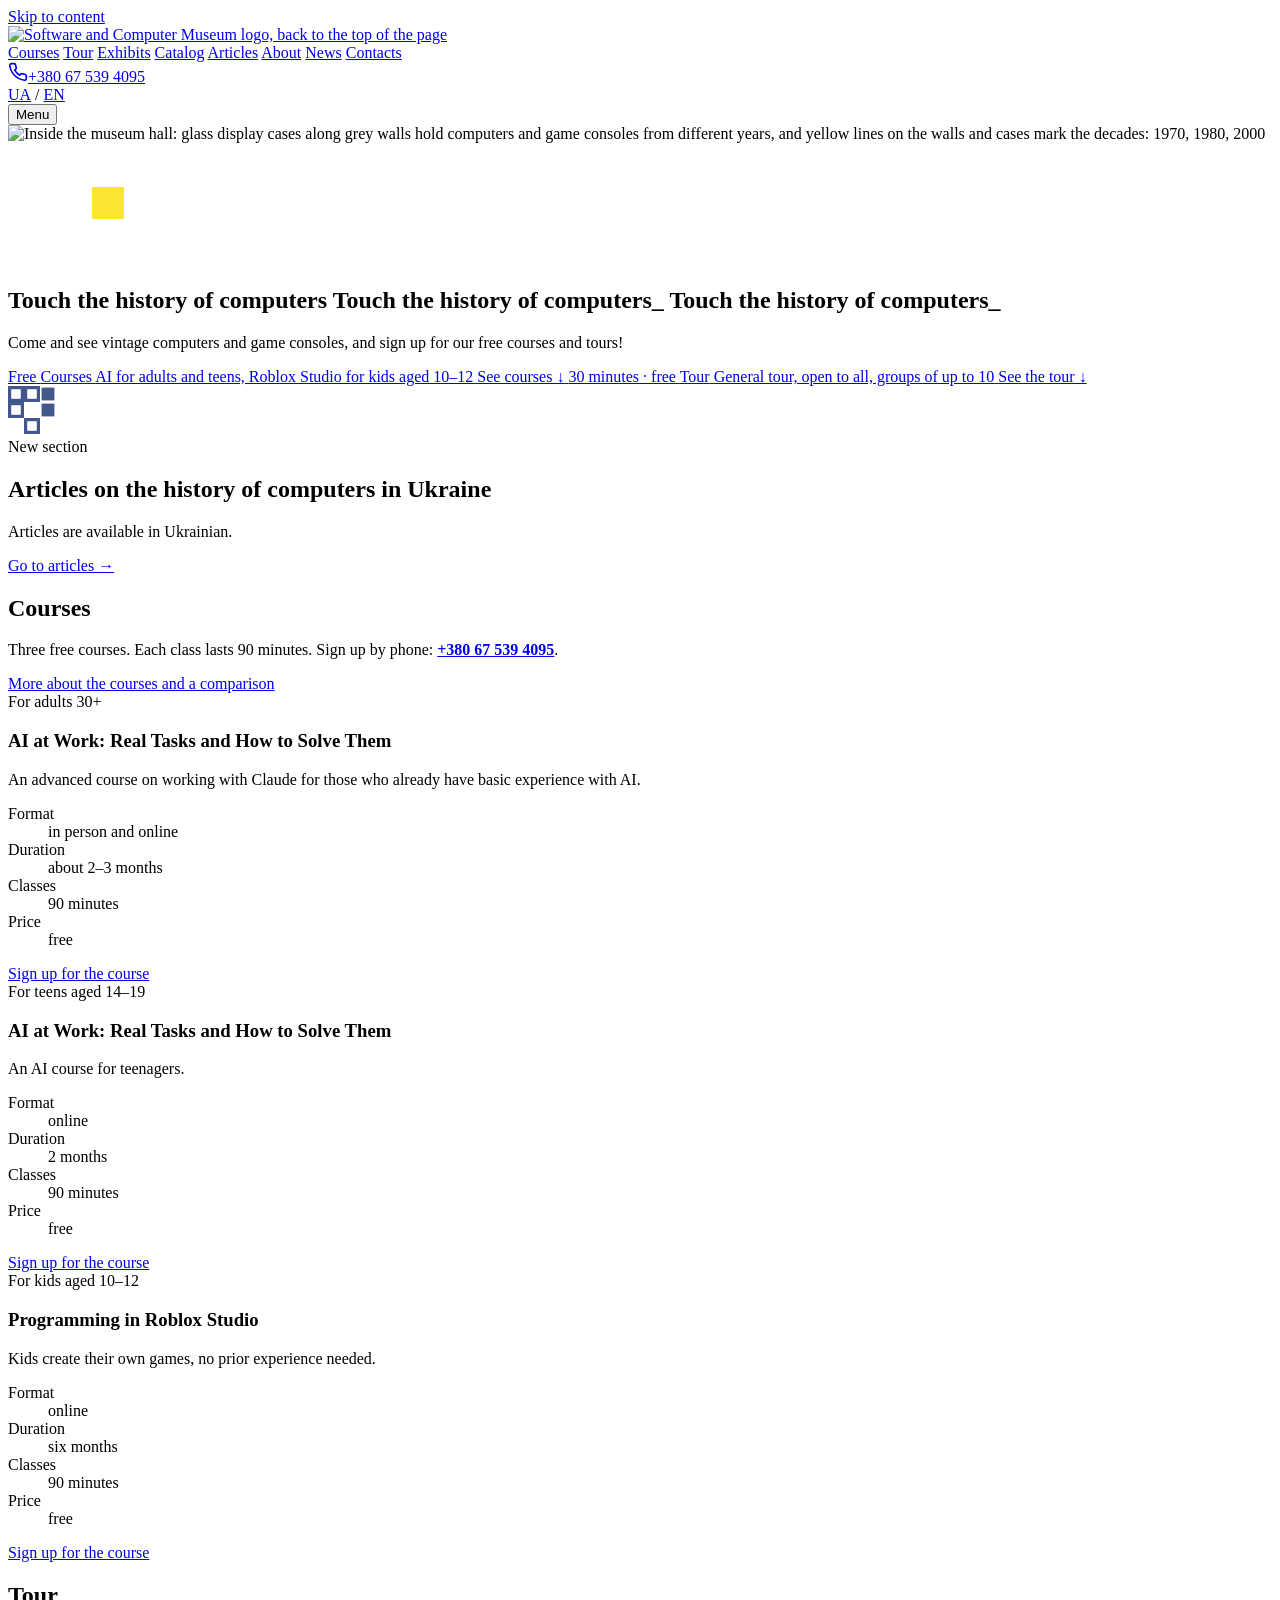
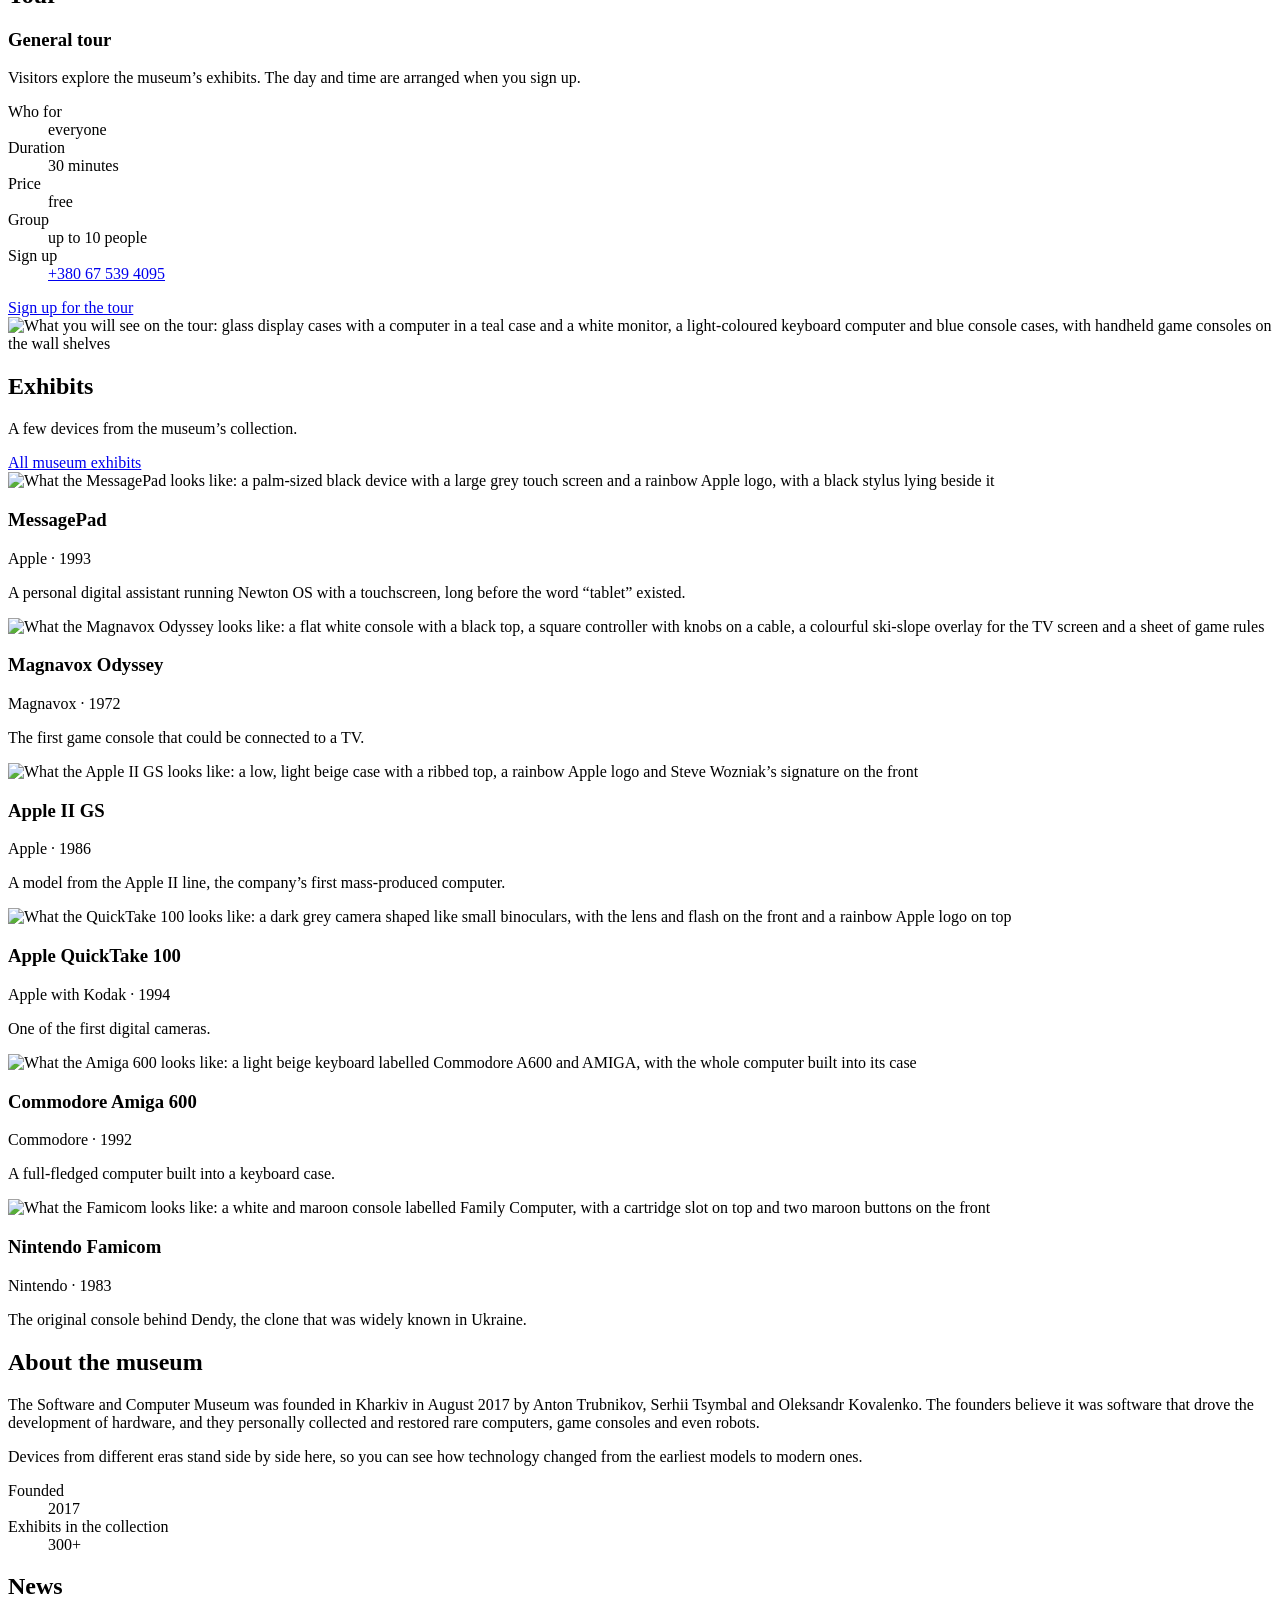
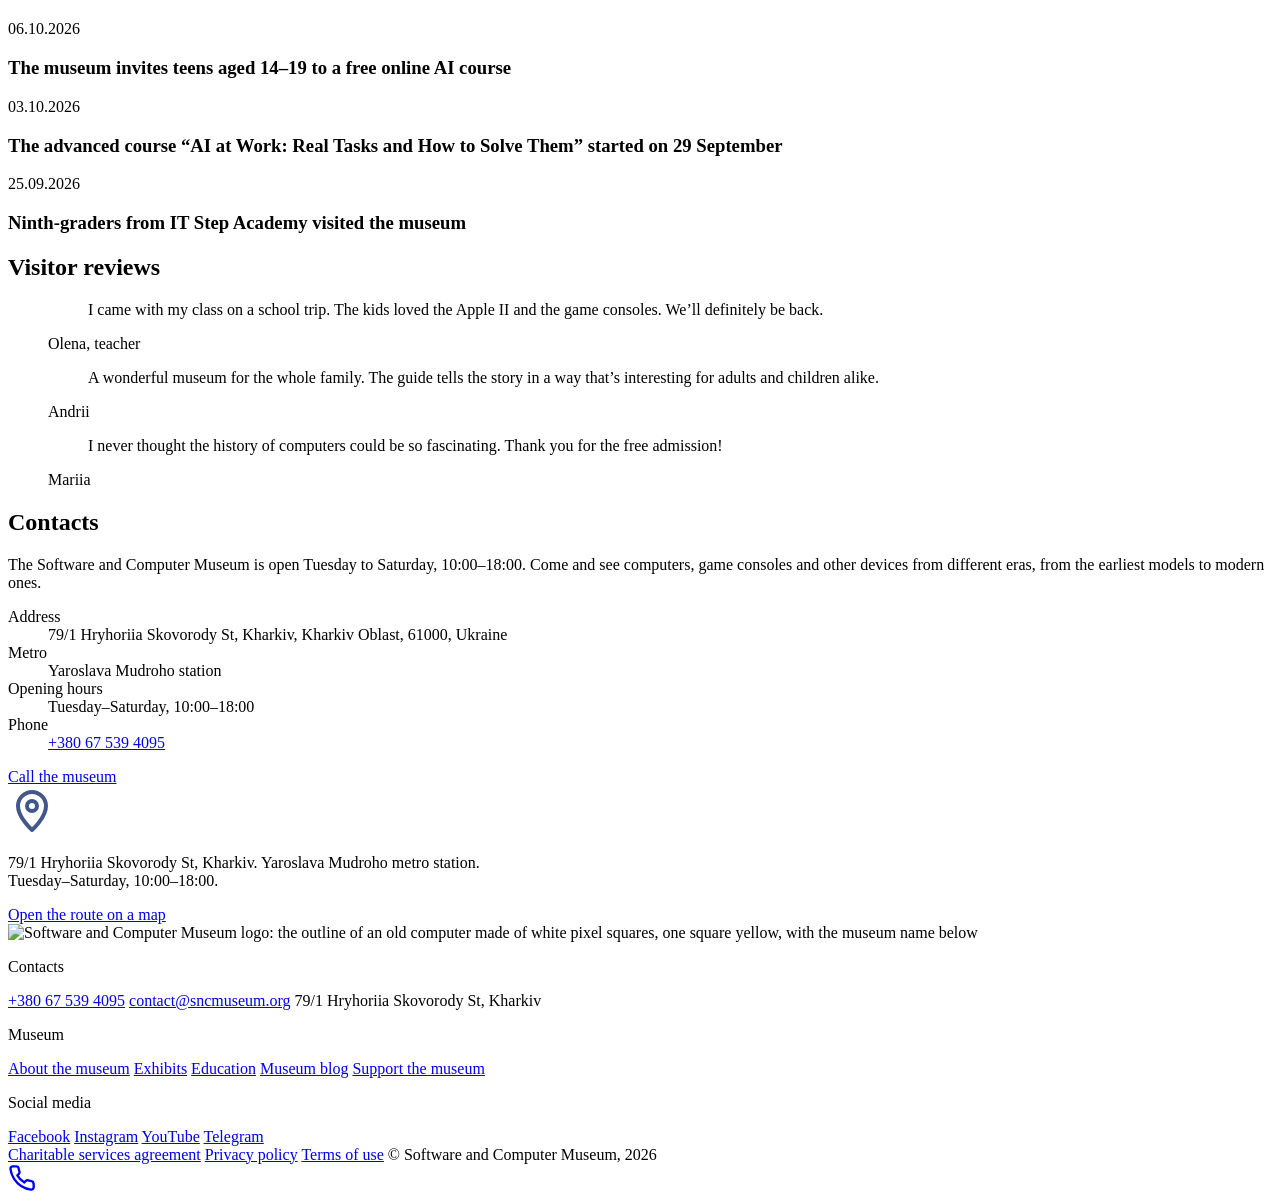
==== en/index.html @ 45ff8aad "Посилання «Каталог» у меню всіх сторінок - Українські сторінки: пункт «Каталог» (katalog.html) після" ====
<!doctype html>
<html lang="en">
<head>
  <meta charset="utf-8">
  <meta name="viewport" content="width=device-width, initial-scale=1">
  <title>Software and Computer Museum: courses, guided tour and exhibits</title>
  <meta name="description" content="Free AI and Roblox Studio courses, a guided tour and exhibits at the Software and Computer Museum in Kharkiv. Sign up by phone: +380 67 539 4095.">
  <link rel="alternate" hreflang="uk" href="../">
  <link rel="alternate" hreflang="en" href="./">
  <link rel="icon" type="image/png" href="../img/logo.png">
  <link rel="preconnect" href="https://fonts.googleapis.com">
  <link rel="preconnect" href="https://fonts.gstatic.com" crossorigin>
  <link rel="stylesheet" href="https://fonts.googleapis.com/css2?family=Charis+SIL:ital,wght@0,400;0,700&family=Press+Start+2P&family=Unbounded:wght@600;700&display=swap">
  <link rel="stylesheet" href="../css/tokens.css">
  <link rel="stylesheet" href="../css/styles.css">
  <script src="../js/main.js" defer></script>
</head>
<body>
<a class="skip-link" href="#main">Skip to content</a>

<header class="site-header on-dark">
  <div class="wrap header-inner">
    <a href="#top" class="logo-link"><img src="../img/logo.png" alt="Software and Computer Museum logo, back to the top of the page" width="401" height="555"></a>
    <nav id="main-nav" class="nav" aria-label="Page sections">
      <a href="#courses">Courses</a>
      <a href="#tour">Tour</a>
      <a href="#exhibits">Exhibits</a>
      <!-- Каталог поки є лише українською -->
      <a href="../katalog.html" hreflang="uk">Catalog</a>
      <!-- Статті поки є лише українською -->
      <a href="../articles.html" hreflang="uk">Articles</a>
      <a href="#about">About</a>
      <a href="#news">News</a>
      <a href="#contacts">Contacts</a>
    </nav>
    <div class="header-tools">
      <a href="tel:+380675394095" class="tap header-phone" aria-label="Call the museum: +380 67 539 4095"><svg width="20" height="20" viewBox="0 0 24 24" fill="none" stroke="currentColor" stroke-width="2" stroke-linecap="round" stroke-linejoin="round" aria-hidden="true"><path d="M22 16.9v3a2 2 0 0 1-2.2 2 19.8 19.8 0 0 1-8.6-3.1 19.5 19.5 0 0 1-6-6A19.8 19.8 0 0 1 2.1 4.2 2 2 0 0 1 4.1 2h3a2 2 0 0 1 2 1.7c.1.9.4 1.8.7 2.7a2 2 0 0 1-.5 2.1L8 9.8a16 16 0 0 0 6 6l1.3-1.3a2 2 0 0 1 2.1-.5c.9.3 1.8.6 2.7.7a2 2 0 0 1 1.7 2z"/></svg><span class="phone-text">+380 67 539 4095</span></a>
      <div class="lang">
        <a href="../" class="tap" lang="uk" hreflang="uk" aria-label="Українська версія">UA</a>
        <span aria-hidden="true">/</span>
        <a href="./" class="tap" aria-current="page" aria-label="English version">EN</a>
      </div>
      <button type="button" class="menu-btn btn btn-secondary" aria-expanded="false" aria-controls="main-nav">Menu</button>
    </div>
  </div>
</header>

<main id="main">

<section id="top" class="hero on-dark">
  <img class="hero-photo" src="../img/hero.jpg" alt="Inside the museum hall: glass display cases along grey walls hold computers and game consoles from different years, and yellow lines on the walls and cases mark the decades: 1970, 1980, 2000" width="1280" height="960">
  <div class="hero-overlay" aria-hidden="true"></div>
  <svg class="hero-pixels" aria-hidden="true" width="120" height="120" viewBox="0 0 120 120"><g fill="none" stroke="#ffffff" stroke-width="3"><rect x="4" y="4" width="32" height="32"/><rect x="44" y="4" width="32" height="32"/><rect x="4" y="44" width="32" height="32"/><rect x="44" y="84" width="32" height="32"/></g><rect x="84" y="4" width="32" height="32" fill="#ffffff"/><rect x="84" y="44" width="32" height="32" fill="#fae530"/></svg>
  <div class="wrap hero-inner">
    <div class="hero-text">
      <h1 class="hero-title">
        <span class="visually-hidden">Touch the history of computers</span>
        <span class="ghost" aria-hidden="true">Touch the history of computers_</span>
        <span class="typed" aria-hidden="true"><span class="typed-text">Touch the history of computers</span><span class="caret">_</span></span>
      </h1>
      <p class="lead">Come and see vintage computers and game consoles, and sign up for our free courses and tours!</p>
    </div>
    <div class="hero-cards">
      <a href="#courses" class="hero-card hero-card--main lift">
        <span class="tag">Free</span>
        <span class="hero-card-title">Courses</span>
        <span>AI for adults and teens, Roblox Studio for kids aged 10–12</span>
        <span class="hero-card-more">See courses ↓</span>
      </a>
      <a href="#tour" class="hero-card hero-card--alt lift">
        <span class="tag tag--outline">30 minutes · free</span>
        <span class="hero-card-title">Tour</span>
        <span>General tour, open to all, groups of up to 10</span>
        <span class="hero-card-more">See the tour ↓</span>
      </a>
    </div>
  </div>
</section>

<!-- Анонс розділу «Статті». Статті поки є лише українською, тому посилання веде на українську сторінку -->
<section class="announce" aria-labelledby="announce-title">
  <div class="wrap">
    <div class="announce-card">
      <svg aria-hidden="true" width="48" height="48" viewBox="0 0 120 120"><g fill="none" stroke="#42578c" stroke-width="8"><rect x="4" y="4" width="32" height="32"/><rect x="44" y="4" width="32" height="32"/><rect x="4" y="44" width="32" height="32"/><rect x="44" y="84" width="32" height="32"/></g><rect x="84" y="4" width="32" height="32" fill="#42578c"/><rect x="84" y="44" width="32" height="32" fill="#42578c"/></svg>
      <div class="announce-text">
        <span class="tag">New section</span>
        <h2 id="announce-title" class="announce-title">Articles on the history of computers in Ukraine</h2>
        <p class="muted">Articles are available in Ukrainian.</p>
      </div>
      <a href="../articles.html" class="more-link" hreflang="uk">Go to articles →</a>
    </div>
  </div>
</section>

<section id="courses" class="section" aria-labelledby="courses-title">
  <div class="wrap stack">
    <div class="stack-sm">
      <h2 id="courses-title" class="h2">Courses</h2>
      <p class="lead">Three free courses. Each class lasts 90 minutes. Sign up by phone: <a href="tel:+380675394095"><strong>+380 67 539 4095</strong></a>.</p>
      <a href="courses.html">More about the courses and a comparison</a>
    </div>
    <div class="grid">

      <article class="card lift">
        <span class="tag">For adults 30+</span>
        <h3 class="h3">AI at Work: Real Tasks and How to Solve Them</h3>
        <p>An advanced course on working with Claude for those who already have basic experience with AI.</p>
        <dl class="facts">
          <dt>Format</dt><dd>in person and online</dd>
          <dt>Duration</dt><dd>about 2–3 months</dd>
          <dt>Classes</dt><dd>90 minutes</dd>
          <dt>Price</dt><dd>free</dd>
        </dl>
        <a href="tel:+380675394095" class="btn btn-primary">Sign up for the course</a>
      </article>

      <article class="card lift">
        <span class="tag">For teens aged 14–19</span>
        <h3 class="h3">AI at Work: Real Tasks and How to Solve Them</h3>
        <p>An AI course for teenagers.</p>
        <dl class="facts">
          <dt>Format</dt><dd>online</dd>
          <dt>Duration</dt><dd>2 months</dd>
          <dt>Classes</dt><dd>90 minutes</dd>
          <dt>Price</dt><dd>free</dd>
        </dl>
        <a href="tel:+380675394095" class="btn btn-primary">Sign up for the course</a>
      </article>

      <article class="card lift">
        <span class="tag">For kids aged 10–12</span>
        <h3 class="h3">Programming in Roblox Studio</h3>
        <p>Kids create their own games, no prior experience needed.</p>
        <dl class="facts">
          <dt>Format</dt><dd>online</dd>
          <dt>Duration</dt><dd>six months</dd>
          <dt>Classes</dt><dd>90 minutes</dd>
          <dt>Price</dt><dd>free</dd>
        </dl>
        <a href="tel:+380675394095" class="btn btn-primary">Sign up for the course</a>
      </article>

    </div>
  </div>
</section>

<section id="tour" class="section section--alt" aria-labelledby="tour-title">
  <div class="wrap split">
    <div class="stack-md">
      <h2 id="tour-title" class="h2">Tour</h2>
      <h3 class="h3">General tour</h3>
      <p>Visitors explore the museum’s exhibits. The day and time are arranged when you sign up.</p>
      <dl class="facts facts--lg">
        <dt>Who for</dt><dd>everyone</dd>
        <dt>Duration</dt><dd>30 minutes</dd>
        <dt>Price</dt><dd>free</dd>
        <dt>Group</dt><dd>up to 10 people</dd>
        <dt>Sign up</dt><dd><a href="tel:+380675394095">+380 67 539 4095</a></dd>
      </dl>
      <a href="tel:+380675394095" class="btn btn-secondary">Sign up for the tour</a>
    </div>
    <img class="rounded-photo" src="../img/showcase.jpg" alt="What you will see on the tour: glass display cases with a computer in a teal case and a white monitor, a light-coloured keyboard computer and blue console cases, with handheld game consoles on the wall shelves" width="548" height="364" loading="lazy">
  </div>
</section>

<!-- Family tour announcement. Hidden until the start time, length, group size, price and children's age are known.
     To show it: fill in the [ ] gaps, then remove this comment and the closing line below.
<section id="family-tour" class="section" aria-labelledby="family-title">
  <div class="wrap stack-md">
    <h2 id="family-title" class="h2">Family tour every Saturday</h2>
    <p class="lead">Bring the whole family! We’ll show the kids where computers and game consoles began, and remind the grown-ups of the tech they grew up with.</p>
    <dl class="facts facts--lg">
      <dt>When</dt><dd>Saturday, [start time]</dd>
      <dt>Duration</dt><dd>[length]</dd>
      <dt>Group</dt><dd>up to [number] people</dd>
      <dt>Price</dt><dd>[price]</dd>
      <dt>Who for</dt><dd>children aged [age]+ with adults</dd>
      <dt>Sign up</dt><dd><a href="tel:+380675394095">+380 67 539 4095</a></dd>
    </dl>
    <a href="tel:+380675394095" class="btn btn-secondary">Sign up for the tour</a>
  </div>
</section>
end of hidden announcement -->

<section id="exhibits" class="section" aria-labelledby="exhibits-title">
  <div class="wrap stack">
    <div class="section-head">
      <div class="stack-sm">
        <h2 id="exhibits-title" class="h2">Exhibits</h2>
        <p class="lead">A few devices from the museum’s collection.</p>
      </div>
      <a href="https://sncmuseum.org/exhibits" class="btn btn-secondary">All museum exhibits</a>
    </div>
    <div class="grid">

      <article class="card exhibit lift">
        <img src="../img/exhibits/messagepad.jpg" alt="What the MessagePad looks like: a palm-sized black device with a large grey touch screen and a rainbow Apple logo, with a black stylus lying beside it" width="640" height="640" loading="lazy">
        <div class="exhibit-body">
          <h3 class="h3">MessagePad</h3>
          <p class="muted">Apple · 1993</p>
          <p>A personal digital assistant running Newton OS with a touchscreen, long before the word “tablet” existed.</p>
        </div>
      </article>

      <article class="card exhibit lift">
        <img src="../img/exhibits/odyssey.jpg" alt="What the Magnavox Odyssey looks like: a flat white console with a black top, a square controller with knobs on a cable, a colourful ski-slope overlay for the TV screen and a sheet of game rules" width="640" height="640" loading="lazy">
        <div class="exhibit-body">
          <h3 class="h3">Magnavox Odyssey</h3>
          <p class="muted">Magnavox · 1972</p>
          <p>The first game console that could be connected to a TV.</p>
        </div>
      </article>

      <article class="card exhibit lift">
        <img src="../img/exhibits/apple-iigs.jpg" alt="What the Apple II GS looks like: a low, light beige case with a ribbed top, a rainbow Apple logo and Steve Wozniak’s signature on the front" width="640" height="640" loading="lazy">
        <div class="exhibit-body">
          <h3 class="h3">Apple II GS</h3>
          <p class="muted">Apple · 1986</p>
          <p>A model from the Apple II line, the company’s first mass-produced computer.</p>
        </div>
      </article>

      <article class="card exhibit lift">
        <img src="../img/exhibits/quicktake-100.jpg" alt="What the QuickTake 100 looks like: a dark grey camera shaped like small binoculars, with the lens and flash on the front and a rainbow Apple logo on top" width="640" height="640" loading="lazy">
        <div class="exhibit-body">
          <h3 class="h3">Apple QuickTake 100</h3>
          <p class="muted">Apple with Kodak · 1994</p>
          <p>One of the first digital cameras.</p>
        </div>
      </article>

      <article class="card exhibit lift">
        <img src="../img/exhibits/amiga-600.jpg" alt="What the Amiga 600 looks like: a light beige keyboard labelled Commodore A600 and AMIGA, with the whole computer built into its case" width="640" height="640" loading="lazy">
        <div class="exhibit-body">
          <h3 class="h3">Commodore Amiga 600</h3>
          <p class="muted">Commodore · 1992</p>
          <p>A full-fledged computer built into a keyboard case.</p>
        </div>
      </article>

      <article class="card exhibit lift">
        <img src="../img/exhibits/famicom.jpg" alt="What the Famicom looks like: a white and maroon console labelled Family Computer, with a cartridge slot on top and two maroon buttons on the front" width="640" height="640" loading="lazy">
        <div class="exhibit-body">
          <h3 class="h3">Nintendo Famicom</h3>
          <p class="muted">Nintendo · 1983</p>
          <p>The original console behind Dendy, the clone that was widely known in Ukraine.</p>
        </div>
      </article>

    </div>
  </div>
</section>

<section id="about" class="section section--dark on-dark" aria-labelledby="about-title">
  <div class="wrap split about">
    <div class="stack-md">
      <h2 id="about-title" class="h2">About the museum</h2>
      <p>The Software and Computer Museum was founded in Kharkiv in August 2017 by Anton Trubnikov, Serhii Tsymbal and Oleksandr Kovalenko. The founders believe it was software that drove the development of hardware, and they personally collected and restored rare computers, game consoles and even robots.</p>
      <p>Devices from different eras stand side by side here, so you can see how technology changed from the earliest models to modern ones.</p>
    </div>
    <dl class="stats">
      <div class="stat">
        <dt>Founded</dt>
        <dd>2017</dd>
      </div>
      <div class="stat">
        <dt>Exhibits in the collection</dt>
        <dd>300+</dd>
      </div>
    </dl>
  </div>
</section>

<section id="news" class="section" aria-labelledby="news-title">
  <div class="wrap stack">
    <h2 id="news-title" class="h2">News</h2>
    <div class="grid">
      <article class="card news-card">
        <p class="muted"><time datetime="2026-10-06">06.10.2026</time></p>
        <h3 class="h3">The museum invites teens aged 14–19 to a free online AI course</h3>
      </article>
      <article class="card news-card">
        <p class="muted"><time datetime="2026-10-03">03.10.2026</time></p>
        <h3 class="h3">The advanced course “AI at Work: Real Tasks and How to Solve Them” started on 29 September</h3>
      </article>
      <article class="card news-card">
        <p class="muted"><time datetime="2026-09-25">25.09.2026</time></p>
        <h3 class="h3">Ninth-graders from IT Step Academy visited the museum</h3>
      </article>
    </div>
  </div>
</section>

<section id="reviews" class="section" aria-labelledby="reviews-title">
  <div class="wrap stack">
    <h2 id="reviews-title" class="h2">Visitor reviews</h2>
    <div class="grid">
      <figure class="card review">
        <blockquote>
          <p>I came with my class on a school trip. The kids loved the Apple II and the game consoles. We’ll definitely be back.</p>
        </blockquote>
        <figcaption class="muted">Olena, teacher</figcaption>
      </figure>
      <figure class="card review">
        <blockquote>
          <p>A wonderful museum for the whole family. The guide tells the story in a way that’s interesting for adults and children alike.</p>
        </blockquote>
        <figcaption class="muted">Andrii</figcaption>
      </figure>
      <figure class="card review">
        <blockquote>
          <p>I never thought the history of computers could be so fascinating. Thank you for the free admission!</p>
        </blockquote>
        <figcaption class="muted">Mariia</figcaption>
      </figure>
    </div>
  </div>
</section>

<section id="contacts" class="section section--alt" aria-labelledby="contacts-title">
  <div class="wrap split contacts">
    <div class="stack-md">
      <h2 id="contacts-title" class="h2">Contacts</h2>
      <p class="lead">The Software and Computer Museum is open Tuesday to Saturday, 10:00–18:00. Come and see computers, game consoles and other devices from different eras, from the earliest models to modern ones.</p>
      <dl class="facts facts--lg">
        <dt>Address</dt><dd>79/1 Hryhoriia Skovorody St, Kharkiv, Kharkiv Oblast, 61000, Ukraine</dd>
        <dt>Metro</dt><dd>Yaroslava Mudroho station</dd>
        <dt>Opening hours</dt><dd>Tuesday–Saturday, 10:00–18:00</dd>
        <dt>Phone</dt><dd><a href="tel:+380675394095" class="big-phone">+380 67 539 4095</a></dd>
      </dl>
      <a href="tel:+380675394095" class="btn btn-primary">Call the museum</a>
    </div>
    <!-- An embedded route map will go here once a map service is chosen -->
    <div class="map">
      <svg aria-hidden="true" width="48" height="48" viewBox="0 0 24 24" fill="none" stroke="#42578c" stroke-width="2" stroke-linecap="round" stroke-linejoin="round"><path d="M12 22s7-6.2 7-12a7 7 0 0 0-14 0c0 5.8 7 12 7 12z"/><circle cx="12" cy="10" r="2.5"/></svg>
      <p class="muted">79/1 Hryhoriia Skovorody St, Kharkiv. Yaroslava Mudroho metro station.<br>Tuesday–Saturday, 10:00–18:00.</p>
      <a href="https://www.google.com/maps/search/?api=1&amp;query=%D0%B2%D1%83%D0%BB.%20%D0%93%D1%80%D0%B8%D0%B3%D0%BE%D1%80%D1%96%D1%8F%20%D0%A1%D0%BA%D0%BE%D0%B2%D0%BE%D1%80%D0%BE%D0%B4%D0%B8%2C%2079%2F1%2C%20%D0%A5%D0%B0%D1%80%D0%BA%D1%96%D0%B2" class="btn btn-secondary">Open the route on a map</a>
    </div>
  </div>
</section>

</main>

<footer class="site-footer on-dark">
  <div class="wrap section footer-grid">
    <div>
      <img class="footer-logo" src="../img/logo.png" alt="Software and Computer Museum logo: the outline of an old computer made of white pixel squares, one square yellow, with the museum name below" width="401" height="555" loading="lazy">
    </div>
    <div class="footer-col">
      <p class="footer-title">Contacts</p>
      <a href="tel:+380675394095" class="tap">+380 67 539 4095</a>
      <a href="mailto:contact@sncmuseum.org" class="tap">contact@sncmuseum.org</a>
      <span>79/1 Hryhoriia Skovorody St, Kharkiv</span>
    </div>
    <!-- Blog, Support the museum, social media and legal links are not provided yet: replace "#" -->
    <nav class="footer-col" aria-label="Museum">
      <p class="footer-title">Museum</p>
      <a href="#about" class="tap">About the museum</a>
      <a href="https://sncmuseum.org/exhibits" class="tap">Exhibits</a>
      <a href="#courses" class="tap">Education</a>
      <a href="#" class="tap">Museum blog</a>
      <a href="#" class="tap">Support the museum</a>
    </nav>
    <nav class="footer-col" aria-label="Social media">
      <p class="footer-title">Social media</p>
      <a href="#" class="tap">Facebook</a>
      <a href="#" class="tap">Instagram</a>
      <a href="#" class="tap">YouTube</a>
      <a href="#" class="tap">Telegram</a>
    </nav>
  </div>
  <div class="wrap footer-legal">
    <a href="#" class="tap">Charitable services agreement</a>
    <a href="#" class="tap">Privacy policy</a>
    <a href="#" class="tap">Terms of use</a>
    <span class="footer-copy">© Software and Computer Museum, 2026</span>
  </div>
</footer>

<a href="tel:+380675394095" class="call" aria-label="Call the museum: +380 67 539 4095"><svg width="28" height="28" viewBox="0 0 24 24" fill="none" stroke="currentColor" stroke-width="2" stroke-linecap="round" stroke-linejoin="round" aria-hidden="true"><path d="M22 16.9v3a2 2 0 0 1-2.2 2 19.8 19.8 0 0 1-8.6-3.1 19.5 19.5 0 0 1-6-6A19.8 19.8 0 0 1 2.1 4.2 2 2 0 0 1 4.1 2h3a2 2 0 0 1 2 1.7c.1.9.4 1.8.7 2.7a2 2 0 0 1-.5 2.1L8 9.8a16 16 0 0 0 6 6l1.3-1.3a2 2 0 0 1 2.1-.5c.9.3 1.8.6 2.7.7a2 2 0 0 1 1.7 2z"/></svg></a>

<button type="button" class="to-top" aria-label="Back to top" title="Back to top" hidden><svg width="28" height="28" viewBox="0 0 24 24" fill="none" stroke="currentColor" stroke-width="2" stroke-linecap="round" stroke-linejoin="round" aria-hidden="true"><path d="M12 19V5"/><path d="M5 12l7-7 7 7"/></svg></button>

</body>
</html>
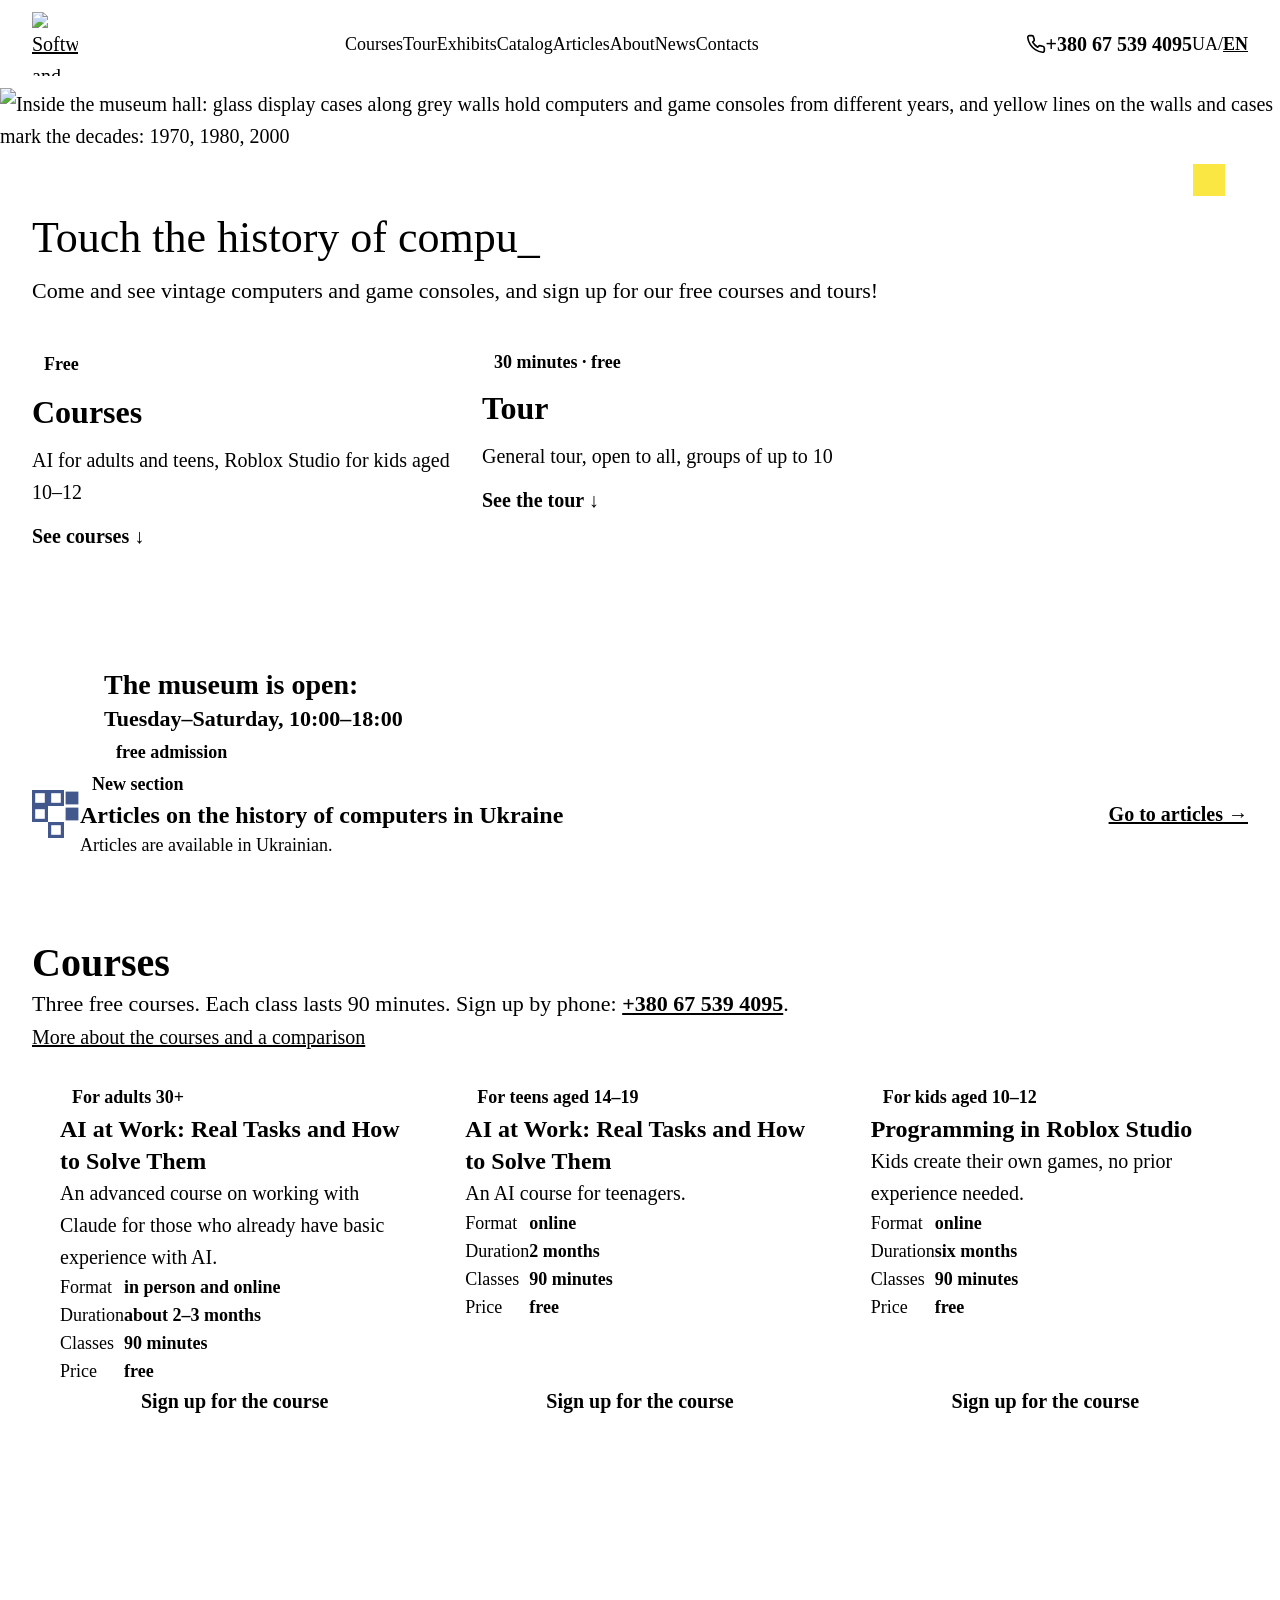
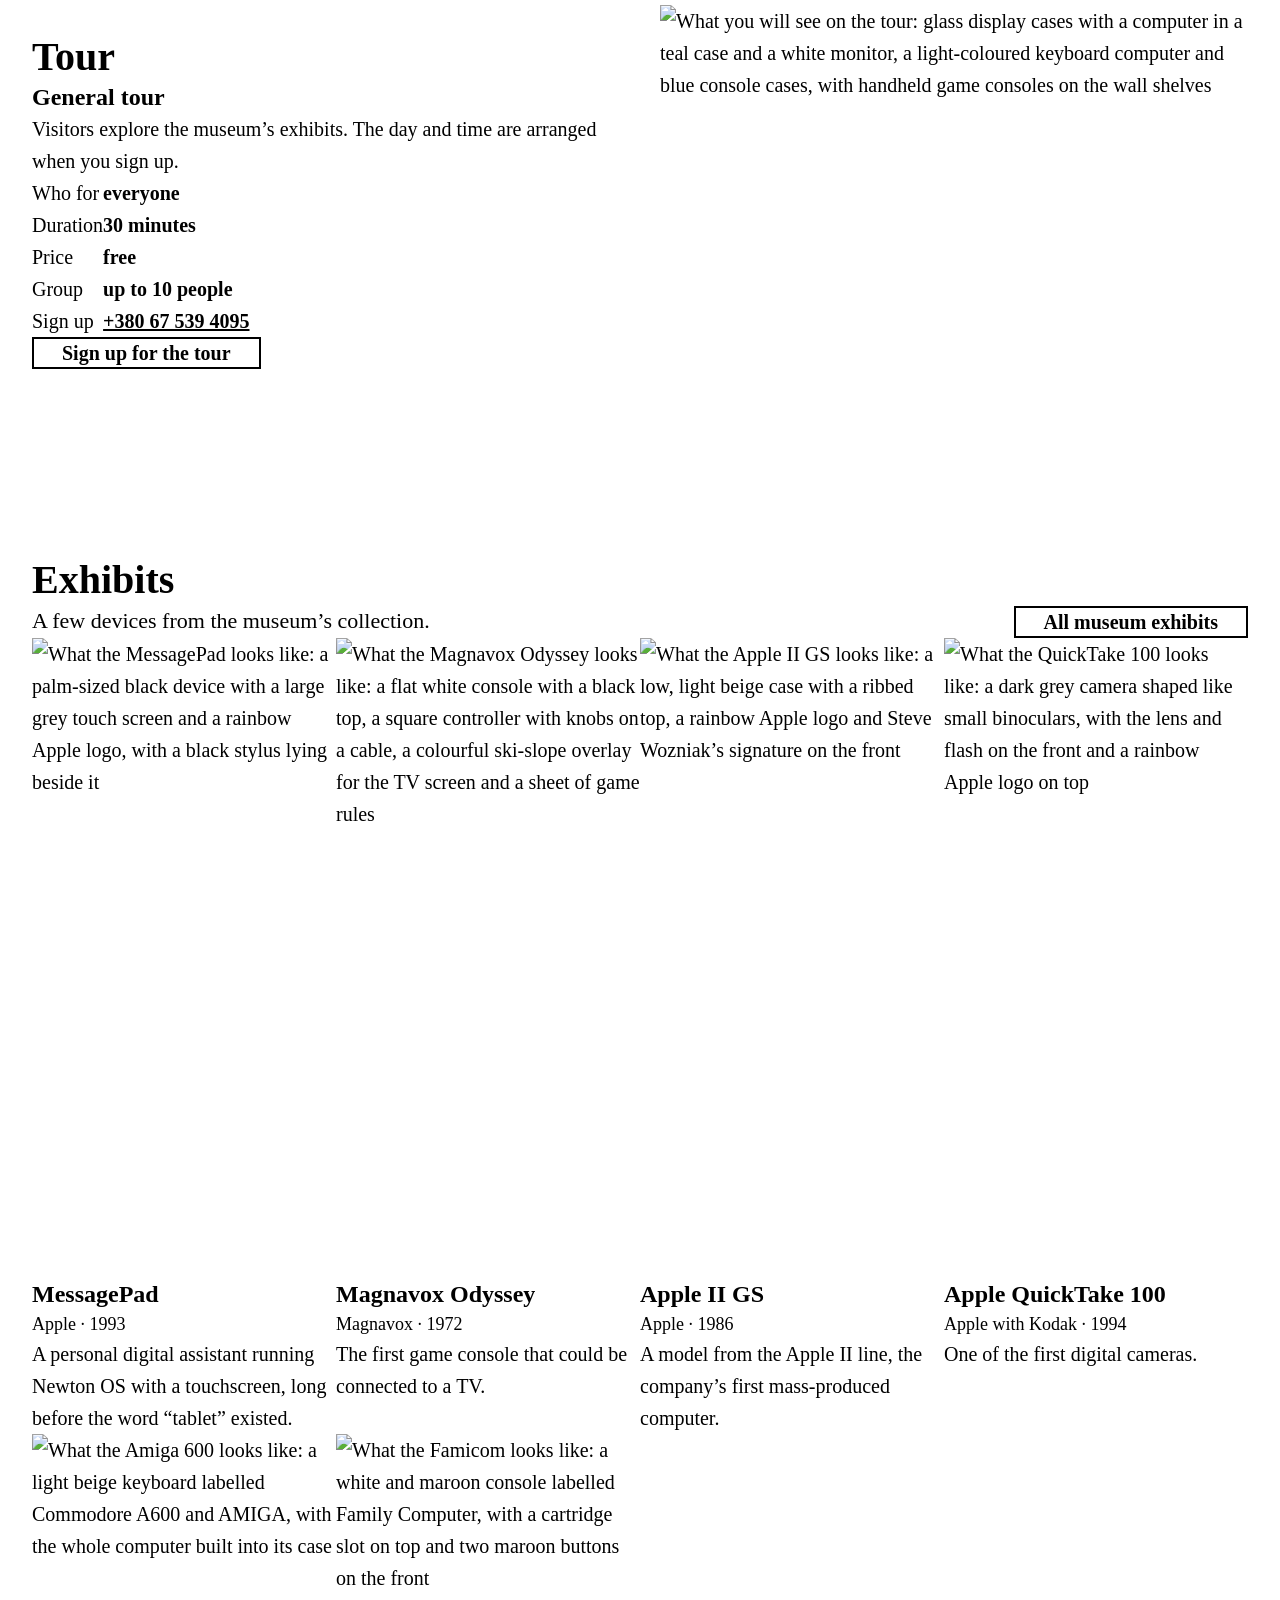
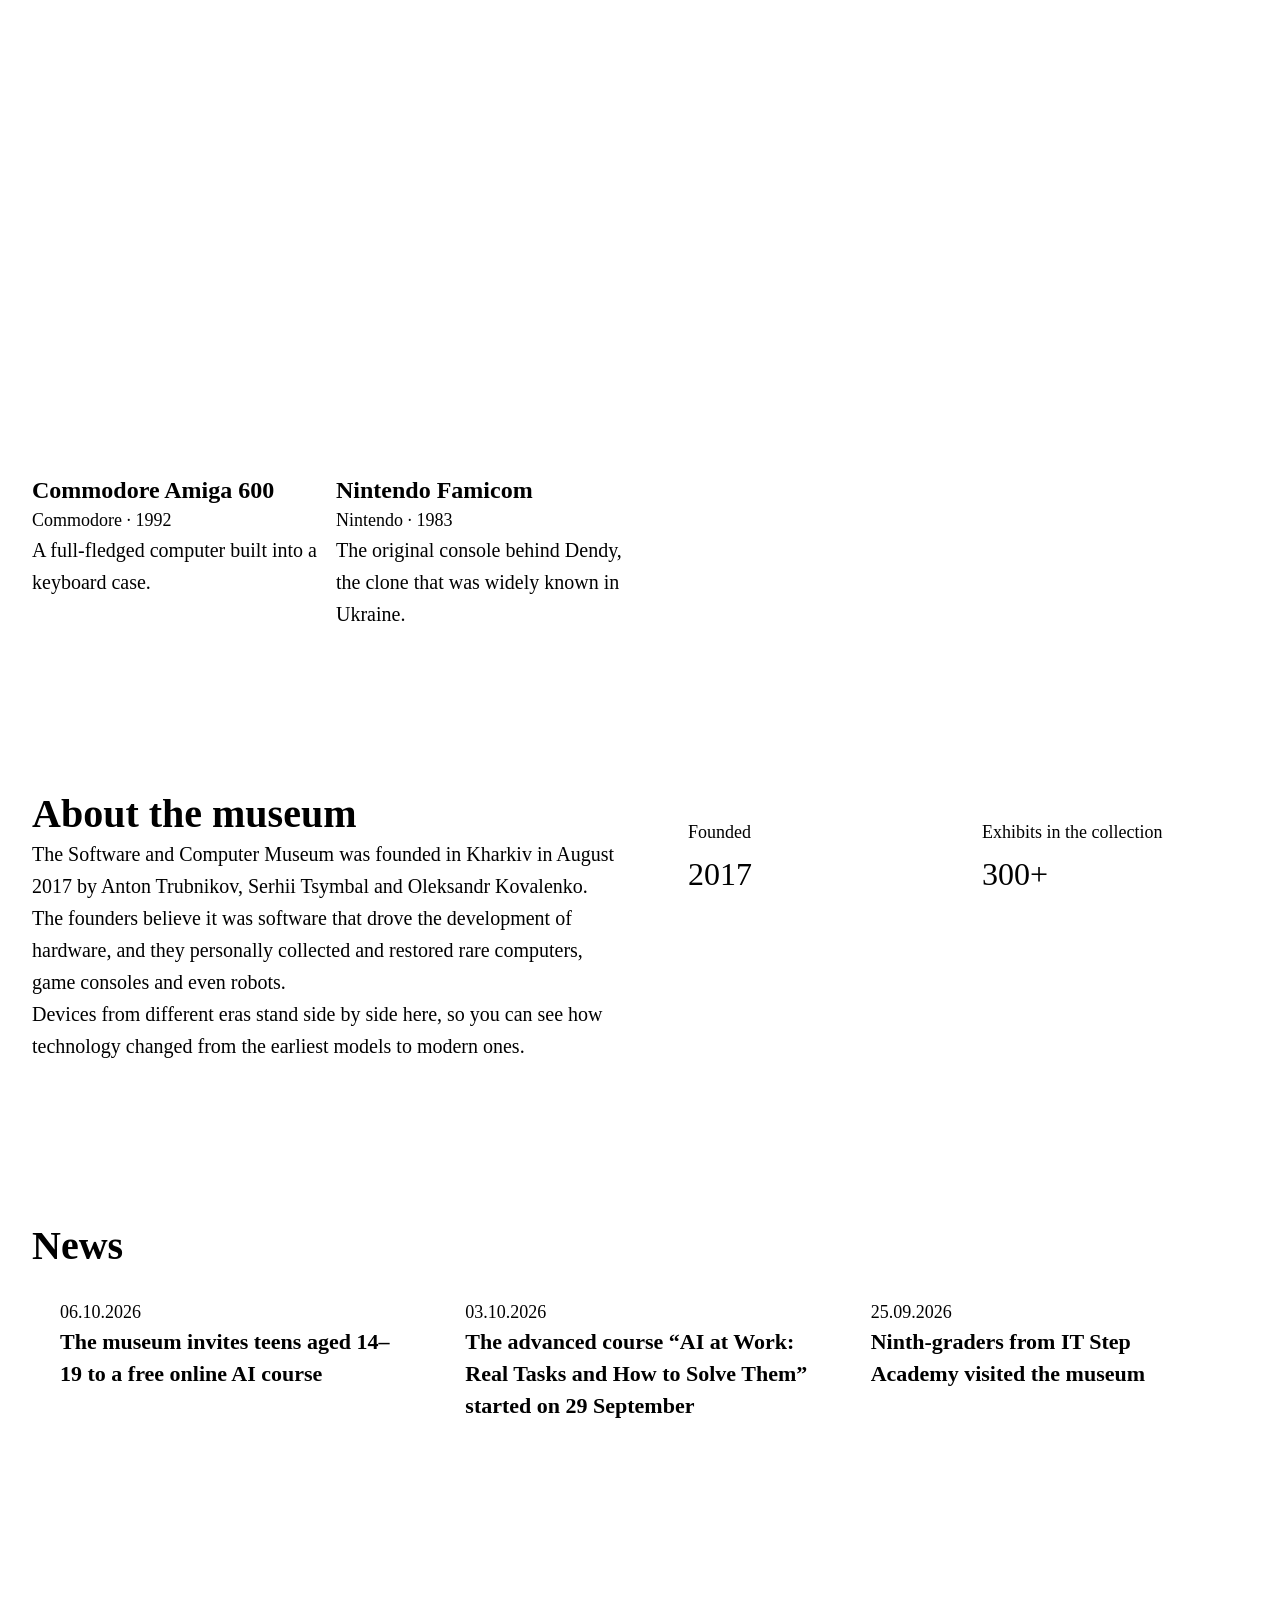
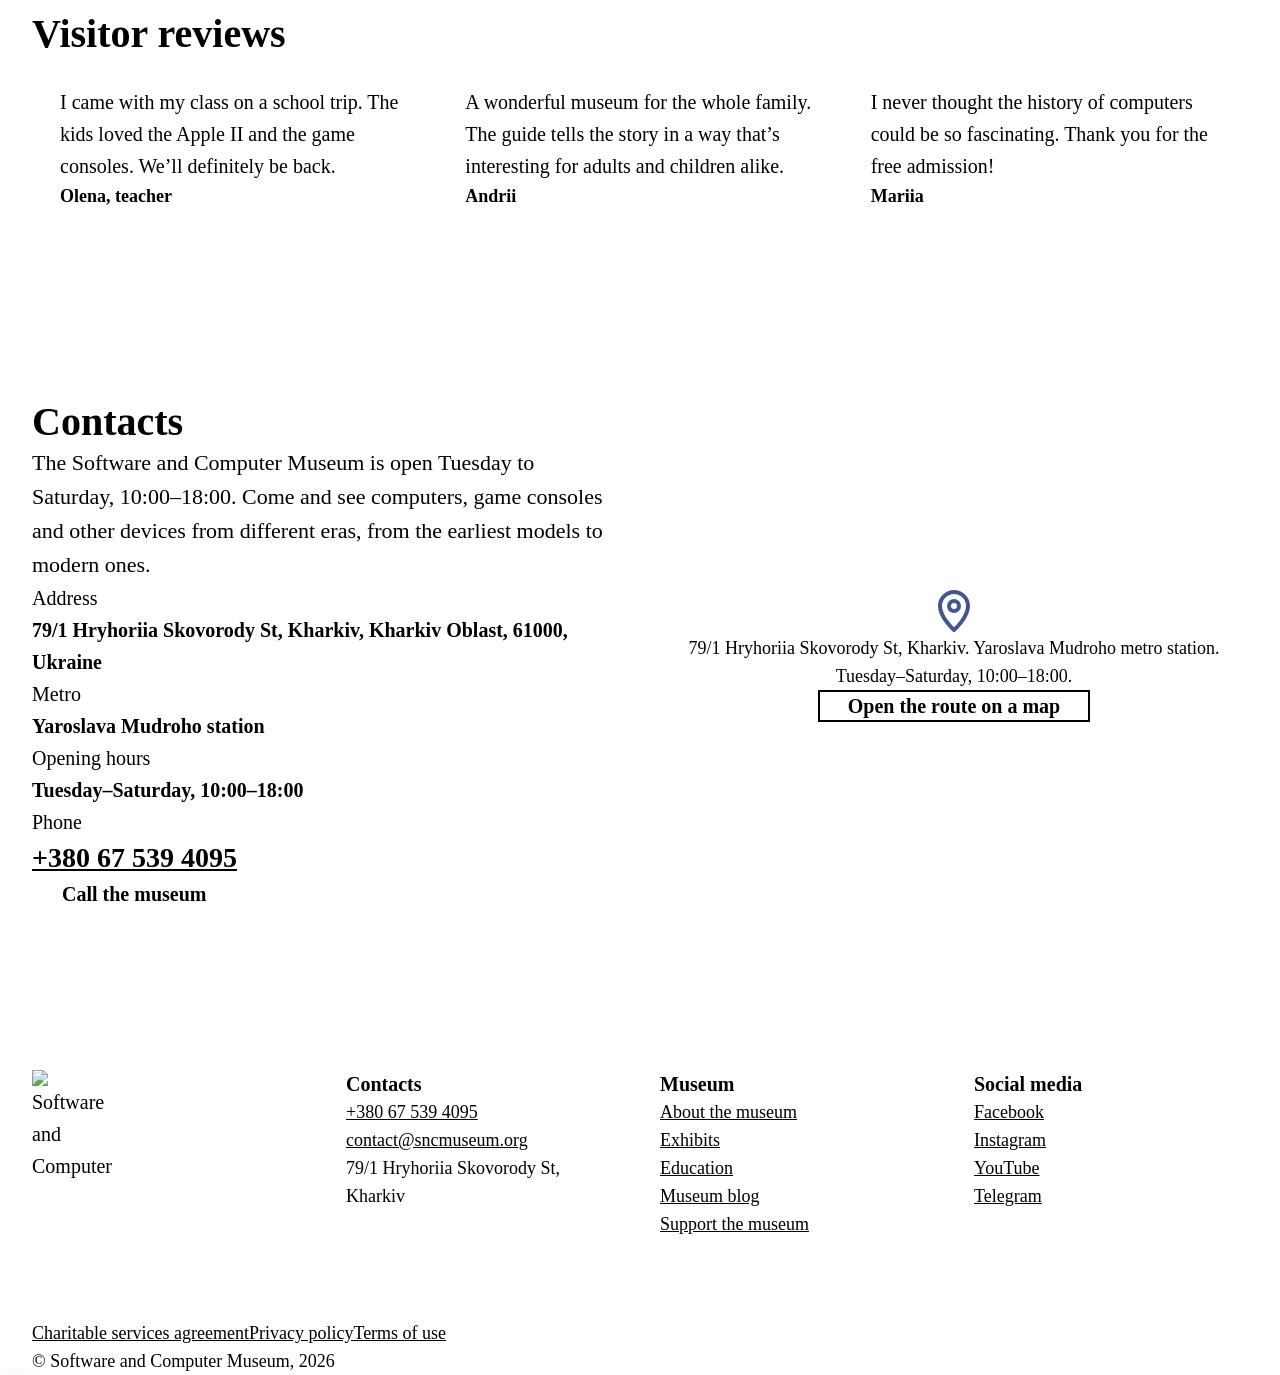
==== commit f599348e: "Блок «Музей відкритий» з анімацією на головній (UA і EN) Під першим екраном — години роботи й вільни" ====
--- a/en/index.html
+++ b/en/index.html
@@ -73,6 +73,20 @@
         <span>General tour, open to all, groups of up to 10</span>
         <span class="hero-card-more">See the tour ↓</span>
       </a>
+    </div>
+  </div>
+</section>
+
+<!-- Opening hours: animated block below the first screen (CSS-only animation) -->
+<section class="announce" aria-labelledby="hours-title">
+  <div class="wrap">
+    <div class="announce-card hours-card">
+      <div class="hours-pixels" aria-hidden="true"><span></span><span></span><span class="px-on"></span><span></span><span class="px-on"></span><span></span></div>
+      <div class="hours-text">
+        <h2 id="hours-title" class="hours-line hours-title">The museum is open:</h2>
+        <p class="hours-line hours-when">Tuesday–Saturday, <span class="nowrap">10:00–18:00</span></p>
+        <p class="hours-line"><span class="tag">free admission</span></p>
+      </div>
     </div>
   </div>
 </section>
--- a/css/styles.css
+++ b/css/styles.css
@@ -0,0 +1,653 @@
+/* Software and Computer Museum: стилі сторінки. Значення беруться з tokens.css. */
+
+/* ---------- База ---------- */
+*, *::before, *::after { box-sizing: border-box; }
+
+html { scroll-behavior: smooth; scroll-padding-top: 104px; }
+
+body {
+  margin: 0;
+  background: var(--surface);
+  color: var(--ink);
+  font-family: var(--font-body);
+  font-size: 20px;
+  line-height: 32px;
+}
+
+h1, h2, h3, p, ul, dl, dd { margin: 0; }
+h2, h3 { font-family: var(--font-display); }
+img { max-width: 100%; }
+
+a { color: var(--primary); }
+a:hover { color: var(--ink); }
+:focus-visible { outline: 3px solid var(--focus); outline-offset: 2px; }
+
+.on-dark, .on-dark a { color: var(--on-color); }
+.on-dark a:hover { color: var(--surface-alt); }
+.on-dark :focus-visible { outline-color: var(--focus-on-dark); }
+
+.skip-link {
+  position: absolute;
+  left: var(--space-3);
+  top: -100px;
+  z-index: 100;
+  padding: var(--space-2) var(--space-3);
+  border-radius: var(--radius-sm);
+  background: var(--accent);
+  color: var(--on-accent);
+  font-weight: 700;
+}
+.skip-link:focus { top: var(--space-3); }
+
+.visually-hidden {
+  position: absolute;
+  width: 1px;
+  height: 1px;
+  overflow: hidden;
+  clip: rect(0 0 0 0);
+  white-space: nowrap;
+}
+
+/* ---------- Сітка й розділи ---------- */
+.wrap {
+  max-width: var(--content-width);
+  margin: 0 auto;
+  padding-left: clamp(16px, 4vw, 32px);
+  padding-right: clamp(16px, 4vw, 32px);
+}
+
+.section {
+  padding-top: clamp(48px, 7vw, 80px);
+  padding-bottom: clamp(48px, 7vw, 80px);
+}
+.section--alt { background: var(--surface-alt); }
+.section--dark { background: var(--primary); }
+
+.stack { display: flex; flex-direction: column; gap: var(--space-5); }
+.stack-sm { display: flex; flex-direction: column; gap: var(--space-3); }
+.stack-md { display: flex; flex-direction: column; gap: var(--space-4); align-items: flex-start; }
+
+.grid {
+  display: grid;
+  grid-template-columns: repeat(auto-fit, minmax(min(300px, 100%), 1fr));
+  gap: var(--space-4);
+}
+.split {
+  display: grid;
+  grid-template-columns: repeat(auto-fit, minmax(min(320px, 100%), 1fr));
+  gap: 40px;
+  align-items: center;
+}
+
+.section-head {
+  display: flex;
+  flex-wrap: wrap;
+  align-items: flex-end;
+  justify-content: space-between;
+  gap: var(--space-3);
+}
+
+/* ---------- Типографіка ---------- */
+.h2 {
+  font-family: var(--font-display);
+  font-size: clamp(32px, 3.5vw, 40px);
+  line-height: 1.2;
+  font-weight: 600;
+  color: var(--primary);
+}
+.on-dark .h2 { color: var(--on-color); }
+.h3 { font-size: 24px; line-height: 32px; font-weight: 600; }
+.lead { max-width: var(--text-width); font-size: 22px; line-height: 34px; }
+.muted { color: var(--ink-muted); font-size: 18px; line-height: 28px; }
+
+/* ---------- Кнопки ---------- */
+.btn {
+  display: inline-flex;
+  align-items: center;
+  justify-content: center;
+  gap: var(--space-2);
+  min-height: var(--control-height);
+  padding: 0 28px;
+  border: 2px solid transparent;
+  border-radius: var(--radius-pill);
+  font-family: var(--font-body);
+  font-size: 20px;
+  line-height: 28px;
+  font-weight: 700;
+  text-align: center;
+  text-decoration: none;
+  cursor: pointer;
+  transition: background-color 120ms ease, transform 80ms ease;
+}
+.btn-primary { background: var(--accent); color: var(--on-accent); }
+.btn-primary:hover { background: var(--accent-hover); color: var(--on-accent); }
+.btn-primary:active {
+  background: var(--accent-pressed);
+  box-shadow: var(--shadow-pressed);
+  transform: translateY(1px);
+}
+.btn-secondary { background: transparent; color: var(--primary); border-color: var(--primary); }
+.btn-secondary:hover { background: var(--surface-alt); color: var(--primary); }
+.on-dark .btn-secondary { color: var(--on-color); border-color: var(--on-color); }
+.on-dark .btn-secondary:hover { background: rgba(255, 255, 255, 0.12); color: var(--on-color); }
+.on-dark .btn-primary, .on-dark .btn-primary:hover { color: var(--on-accent); }
+
+.tap { display: inline-flex; align-items: center; min-height: var(--target-min); }
+
+/* Кругла кнопка дзвінка */
+.call {
+  position: fixed;
+  right: var(--space-4);
+  bottom: var(--space-4);
+  z-index: 20;
+  display: inline-flex;
+  align-items: center;
+  justify-content: center;
+  width: var(--call-button);
+  height: var(--call-button);
+  border-radius: 50%;
+  background: var(--accent);
+  color: var(--on-accent);
+  box-shadow: 0 12px 24px rgba(31, 36, 48, 0.25);
+}
+.call:hover { background: var(--accent-hover); color: var(--on-accent); }
+
+/* Кнопка «Нагору»: ліворуч від кнопки дзвінка, по центру її висоти.
+   Колір #0433B2 і жовта стрілка обрані окремо, їх немає в tokens.css. */
+.to-top {
+  position: fixed;
+  right: calc(var(--space-4) + var(--call-button) + var(--space-3));
+  bottom: calc(var(--space-4) + (var(--call-button) - var(--control-height)) / 2);
+  z-index: 20;
+  display: inline-flex;
+  align-items: center;
+  justify-content: center;
+  width: var(--control-height);
+  height: var(--control-height);
+  padding: 0;
+  border: 2px solid var(--on-color);
+  border-radius: 50%;
+  background: #0433b2;
+  color: var(--accent);
+  box-shadow: 0 12px 24px rgba(31, 36, 48, 0.25);
+  cursor: pointer;
+  transition: background-color 120ms ease, transform 80ms ease;
+}
+.to-top[hidden] { display: none; }
+.to-top:hover { background: var(--ink); color: var(--accent); }
+.to-top:active { box-shadow: var(--shadow-pressed); transform: translateY(1px); }
+.to-top:focus-visible { outline-color: var(--primary); outline-offset: 3px; }
+/* main отримує фокус після «Нагору»; рамка навколо всієї сторінки не потрібна */
+main:focus { outline: none; }
+
+/* ---------- Картки ---------- */
+.card {
+  display: flex;
+  flex-direction: column;
+  gap: var(--space-3);
+  padding: 28px;
+  border: 2px solid var(--surface-alt);
+  border-radius: var(--radius-lg);
+  background: #ffffff;
+}
+.card .btn { margin-top: auto; }
+
+.lift { transition: transform 160ms ease, box-shadow 160ms ease; }
+.lift:hover { transform: translateY(-4px); box-shadow: var(--shadow-hover); }
+
+.tag {
+  display: inline-block;
+  align-self: flex-start;
+  padding: 2px 12px;
+  border-radius: var(--radius-pill);
+  background: var(--surface-alt);
+  color: var(--primary);
+  font-size: 18px;
+  line-height: 28px;
+  font-weight: 700;
+}
+
+.facts {
+  display: grid;
+  grid-template-columns: auto 1fr;
+  gap: var(--space-1) var(--space-3);
+  font-size: 18px;
+  line-height: 28px;
+}
+.facts dt { color: var(--ink-muted); }
+.facts dd { font-weight: 700; }
+.facts--lg { font-size: 20px; line-height: 32px; }
+
+/* ---------- Шапка ---------- */
+.site-header {
+  position: sticky;
+  top: 0;
+  z-index: 10;
+  background: var(--primary);
+}
+.header-inner {
+  display: flex;
+  flex-wrap: wrap;
+  align-items: center;
+  justify-content: space-between;
+  gap: var(--space-2) var(--space-4);
+  padding-top: 12px;
+  padding-bottom: 12px;
+}
+.logo-link { display: inline-flex; align-items: center; min-height: var(--target-min); }
+.logo-link img { display: block; width: auto; height: 64px; }
+
+.nav { display: flex; flex-wrap: wrap; gap: 0 var(--space-4); font-size: 18px; line-height: 28px; }
+.nav a { display: inline-flex; align-items: center; min-height: var(--target-min); text-decoration: none; }
+.nav a:hover { text-decoration: underline; }
+
+.header-tools { display: flex; flex-wrap: wrap; align-items: center; gap: var(--space-2) var(--space-4); }
+.header-phone { gap: var(--space-2); font-weight: 700; text-decoration: none; }
+
+.lang { display: flex; align-items: center; gap: var(--space-1); font-size: 18px; }
+.lang a { padding: 0 var(--space-2); text-decoration: none; }
+.lang a[aria-current] { font-weight: 700; text-decoration: underline; }
+
+.menu-btn { display: none; min-height: var(--target-min); padding: 0 20px; font-size: 18px; }
+
+/* ---------- Перший екран ---------- */
+.hero { position: relative; overflow: hidden; background: var(--primary); }
+.hero-photo { position: absolute; inset: 0; display: block; width: 100%; height: 100%; object-fit: cover; }
+.hero-overlay { position: absolute; inset: 0; background: var(--overlay); }
+.hero-pixels { position: absolute; right: 4%; top: 32px; opacity: 0.9; }
+.hero-inner {
+  position: relative;
+  display: flex;
+  flex-direction: column;
+  gap: 40px;
+  padding-top: clamp(64px, 9vw, 120px);
+  padding-bottom: clamp(64px, 9vw, 120px);
+}
+.hero-text { display: flex; flex-direction: column; gap: var(--space-4); max-width: 900px; }
+
+.hero-title {
+  position: relative;
+  font-family: var(--font-hero);
+  font-weight: 400;
+  font-size: clamp(22px, 3.6vw, 44px);
+  line-height: 1.6;
+  color: var(--on-color);
+}
+/* Невидимий повний текст тримає висоту, щоб сторінка не стрибала під час друку */
+.hero-title .ghost { visibility: hidden; }
+.hero-title .typed { position: absolute; inset: 0 0 auto 0; }
+.caret { color: var(--accent); animation: blink 1s steps(1) infinite; }
+@keyframes blink { 50% { opacity: 0; } }
+
+.hero-cards {
+  display: grid;
+  grid-template-columns: repeat(auto-fit, minmax(min(280px, 100%), 1fr));
+  gap: var(--space-4);
+  max-width: 900px;
+}
+.hero-card {
+  display: flex;
+  flex-direction: column;
+  gap: 12px;
+  padding: var(--space-5);
+  border-radius: var(--radius-lg);
+  text-decoration: none;
+}
+.hero-card--main { background: #ffffff; border: 4px solid var(--accent); }
+.hero-card--main, .on-dark .hero-card--main { color: var(--ink); }
+.hero-card--alt { background: rgba(255, 255, 255, 0.08); border: 2px solid var(--on-color); }
+.hero-card-title { font-family: var(--font-display); font-weight: 700; font-size: 32px; line-height: 40px; }
+.hero-card--main .hero-card-title,
+.hero-card--main .hero-card-more { color: var(--primary); }
+.hero-card-more { font-weight: 700; }
+.tag--outline {
+  background: transparent;
+  color: inherit;
+  border: 2px solid var(--on-color);
+  line-height: 24px;
+}
+
+/* ---------- Анонс під першим екраном ---------- */
+.announce { padding-top: var(--space-5); }
+.announce-card {
+  display: flex;
+  flex-wrap: wrap;
+  align-items: center;
+  gap: var(--space-3) var(--space-4);
+  padding: var(--space-4) 28px;
+  border: 2px solid var(--primary);
+  border-radius: var(--radius-lg);
+  background: #ffffff;
+}
+.announce-card svg { flex: none; }
+.announce-text { display: flex; flex: 1 1 320px; flex-direction: column; align-items: flex-start; gap: var(--space-2); }
+.announce-title { font-size: clamp(20px, 2.2vw, 24px); line-height: 1.3; font-weight: 600; color: var(--primary); }
+.announce-card .more-link { align-self: center; }
+
+/* ---------- Години роботи: анімований блок під першим екраном ---------- */
+.hours-card { border-width: 3px; }
+.hours-text { display: flex; flex: 1 1 320px; flex-direction: column; align-items: flex-start; gap: var(--space-1); }
+.hours-title {
+  font-size: clamp(22px, 2.4vw, 28px);
+  line-height: 1.3;
+  font-weight: 700;
+  color: var(--primary);
+}
+.hours-when { font-size: 22px; line-height: 32px; font-weight: 700; color: var(--ink); }
+.hours-text .tag { margin-top: var(--space-1); }
+.hours-when .nowrap { white-space: nowrap; }
+
+/* Піксельні квадрати як у логотипі: частина з рамкою, частина залита */
+.hours-pixels {
+  display: grid;
+  grid-template-columns: repeat(3, 20px);
+  grid-auto-rows: 20px;
+  gap: 6px;
+  flex: none;
+}
+.hours-pixels span { border: 3px solid var(--primary); background: #ffffff; }
+.hours-pixels .px-on { background: var(--primary); }
+
+/* Рядки тексту з'являються по черзі. Початковий стан — видимий текст,
+   тож без анімації (або з «Зменшити рух») усе показано одразу. */
+.hours-line { animation: hours-line-in 600ms ease-out backwards; }
+.hours-line:nth-child(1) { animation-delay: 150ms; }
+.hours-line:nth-child(2) { animation-delay: 550ms; }
+.hours-line:nth-child(3) { animation-delay: 950ms; }
+@keyframes hours-line-in {
+  from { opacity: 0; transform: translateY(8px); }
+  to { opacity: 1; transform: none; }
+}
+
+/* Квадрати плавно змінюють колір: повільно, без різких спалахів,
+   і зупиняються менш ніж за 5 секунд (WCAG 2.2.2). */
+.hours-pixels span { animation: hours-px-fill 1800ms ease-in-out 2 alternate; }
+.hours-pixels .px-on { animation-name: hours-px-clear; }
+.hours-pixels span:nth-child(2) { animation-delay: 200ms; }
+.hours-pixels span:nth-child(3) { animation-delay: 400ms; }
+.hours-pixels span:nth-child(4) { animation-delay: 600ms; }
+.hours-pixels span:nth-child(5) { animation-delay: 800ms; }
+.hours-pixels span:nth-child(6) { animation-delay: 1000ms; }
+@keyframes hours-px-fill { to { background-color: var(--primary); } }
+@keyframes hours-px-clear { to { background-color: var(--surface-alt); } }
+/* Поки блок не на екрані, анімація стоїть на паузі (клас ставить js/main.js) */
+.hours-wait .hours-line,
+.hours-wait .hours-pixels span { animation-play-state: paused; }
+
+/* ---------- Експонати ---------- */
+.exhibit { padding: 0; gap: 0; overflow: hidden; }
+.exhibit img { display: block; width: 100%; aspect-ratio: 1 / 1; object-fit: cover; }
+.exhibit-body { display: flex; flex-direction: column; gap: var(--space-2); padding: var(--space-4); }
+/* Сторінка exhibits.html */
+.exhibit-body .facts { padding: var(--space-2) 0; border-top: 2px dashed var(--surface-alt); border-bottom: 2px dashed var(--surface-alt); }
+.exhibits-all { align-self: flex-start; }
+.exhibit .exhibit-body { flex: 1; }
+/* Заглушка замість фото, поки знімка експоната немає */
+.exhibit-nophoto {
+  display: flex;
+  flex-direction: column;
+  align-items: center;
+  justify-content: center;
+  gap: var(--space-3);
+  aspect-ratio: 1 / 1;
+  background: var(--primary);
+  color: var(--on-color);
+  font-size: 18px;
+  line-height: 28px;
+}
+
+/* Посилання «Читати статтю» / «Подивитися експонат»: як «До курсів ↓» на головній */
+.more-link { align-self: flex-start; font-weight: 700; }
+.exhibit-body .more-link { margin-top: auto; padding-top: var(--space-2); }
+
+/* ---------- Екскурсія ---------- */
+.rounded-photo { display: block; width: 100%; height: auto; border-radius: var(--radius-lg); }
+
+/* ---------- Про музей ---------- */
+.about { align-items: start; }
+.stats {
+  display: grid;
+  grid-template-columns: repeat(auto-fit, minmax(200px, 1fr));
+  gap: var(--space-4);
+}
+.stat { padding: 28px; border: 2px solid var(--on-color); border-radius: var(--radius-lg); }
+.stat dt { font-size: 18px; line-height: 28px; }
+.stat dd { font-family: var(--font-hero); font-size: 32px; line-height: 56px; color: var(--accent); }
+
+/* ---------- Новини ---------- */
+.news-card { gap: var(--space-2); }
+.news-card .h3 { font-size: 22px; }
+
+/* ---------- Відгуки ---------- */
+.review { margin: 0; border-left: 6px solid var(--primary); }
+.review blockquote { margin: 0; }
+.review figcaption { margin-top: auto; font-weight: 700; }
+
+/* ---------- Контакти ---------- */
+.contacts { align-items: stretch; }
+.contacts .facts { grid-template-columns: 1fr; gap: 0; }
+.contacts .facts dd { margin-bottom: var(--space-3); }
+.contacts .facts dd:last-child { margin-bottom: 0; }
+.big-phone { font-size: 28px; line-height: 40px; }
+.map {
+  display: flex;
+  flex-direction: column;
+  align-items: center;
+  justify-content: center;
+  gap: var(--space-3);
+  min-height: 360px;
+  padding: var(--space-4);
+  border: 2px solid var(--border);
+  border-radius: var(--radius-lg);
+  background: #ffffff;
+  text-align: center;
+}
+
+/* ---------- Підвал ---------- */
+.site-footer { background: var(--primary); }
+.footer-grid {
+  display: grid;
+  grid-template-columns: repeat(auto-fit, minmax(220px, 1fr));
+  gap: 40px;
+}
+.footer-col { display: flex; flex-direction: column; gap: var(--space-1); font-size: 18px; line-height: 28px; }
+.footer-title { margin-bottom: var(--space-2); font-family: var(--font-display); font-weight: 600; font-size: 20px; }
+.footer-logo { display: block; width: auto; height: 120px; }
+.footer-legal {
+  display: flex;
+  flex-wrap: wrap;
+  gap: var(--space-1) var(--space-4);
+  padding-top: var(--space-3);
+  padding-bottom: var(--space-5);
+  border-top: 1px solid rgba(255, 255, 255, 0.4);
+  font-size: 18px;
+  line-height: 28px;
+}
+.footer-copy { flex-basis: 100%; }
+
+/* ---------- Сторінка курсів ---------- */
+.hero--page .hero-inner { gap: var(--space-5); padding-top: clamp(40px, 6vw, 72px); padding-bottom: clamp(48px, 7vw, 88px); }
+.crumbs { display: flex; flex-wrap: wrap; align-items: center; gap: var(--space-2); font-size: 18px; line-height: 28px; }
+.crumbs span[aria-current] { font-weight: 700; }
+
+.hero-facts {
+  display: flex;
+  flex-wrap: wrap;
+  gap: var(--space-3);
+  padding: 0;
+  list-style: none;
+}
+.hero-facts li {
+  display: flex;
+  align-items: baseline;
+  gap: var(--space-2);
+  padding: 10px 20px;
+  border: 2px solid var(--on-color);
+  border-radius: var(--radius-md);
+  background: rgba(255, 255, 255, 0.08);
+  font-size: 18px;
+  line-height: 28px;
+}
+.hero-facts-num { font-family: var(--font-display); font-weight: 700; font-size: 24px; }
+.hero-actions { display: flex; flex-wrap: wrap; gap: var(--space-3); }
+
+.age-picker {
+  display: grid;
+  grid-template-columns: repeat(auto-fit, minmax(min(260px, 100%), 1fr));
+  gap: var(--space-4);
+  padding: 0;
+  list-style: none;
+}
+.age-tile {
+  display: flex;
+  flex-direction: column;
+  gap: var(--space-2);
+  height: 100%;
+  padding: 28px;
+  border: 2px solid var(--primary);
+  border-radius: var(--radius-lg);
+  background: #ffffff;
+  color: var(--ink);
+  text-decoration: none;
+}
+.age-tile:hover { color: var(--ink); }
+.age-tile-num { font-family: var(--font-display); font-weight: 700; font-size: 48px; line-height: 56px; color: var(--primary); }
+.age-tile-who { color: var(--ink-muted); font-size: 18px; line-height: 28px; }
+.age-tile-name { margin-top: auto; padding-top: var(--space-2); font-weight: 700; text-decoration: underline; text-underline-offset: 4px; }
+
+.course {
+  display: grid;
+  grid-template-columns: minmax(220px, 300px) 1fr;
+  overflow: hidden;
+  border: 2px solid var(--surface-alt);
+  border-radius: var(--radius-lg);
+  background: #ffffff;
+  scroll-margin-top: 104px;
+}
+.course-side {
+  display: flex;
+  flex-direction: column;
+  gap: var(--space-4);
+  padding: var(--space-4) 28px 28px;
+  background: var(--primary);
+}
+.window-bar { display: flex; gap: 6px; }
+.window-bar i { width: 14px; height: 14px; border: 2px solid var(--on-color); }
+.window-bar i:last-child { background: var(--on-color); }
+.course-age { display: flex; flex-direction: column; font-size: 20px; line-height: 28px; }
+.course-age-num { font-family: var(--font-hero); font-size: clamp(28px, 3vw, 36px); line-height: 1.6; }
+.course-badge {
+  align-self: flex-start;
+  margin-top: auto;
+  padding: 2px 12px;
+  border: 2px solid var(--on-color);
+  border-radius: var(--radius-pill);
+  font-size: 18px;
+  line-height: 24px;
+  font-weight: 700;
+}
+.course-body { display: flex; flex-direction: column; align-items: flex-start; gap: var(--space-4); padding: var(--space-5); }
+.course-title { font-size: clamp(24px, 2.4vw, 28px); line-height: 1.3; color: var(--primary); }
+.course-facts { width: 100%; max-width: 560px; padding: var(--space-3) 0; border-top: 2px dashed var(--surface-alt); border-bottom: 2px dashed var(--surface-alt); }
+
+.compare {
+  width: 100%;
+  border-collapse: collapse;
+  border-radius: var(--radius-lg);
+  overflow: hidden;
+  background: #ffffff;
+  font-size: 18px;
+  line-height: 28px;
+}
+.compare th, .compare td { padding: 14px 20px; text-align: left; vertical-align: top; }
+.compare thead th { background: var(--primary); color: var(--on-color); font-family: var(--font-display); font-weight: 600; font-size: 16px; }
+.compare tbody tr + tr { border-top: 2px solid var(--surface-alt); }
+.compare tbody th { font-weight: 700; }
+
+.signup { align-items: start; }
+.signup-phone { color: var(--on-color); font-family: var(--font-hero); font-size: clamp(22px, 3vw, 32px); line-height: 1.6; text-decoration: none; }
+.signup-phone:hover { text-decoration: underline; }
+.signup-aside { padding: var(--space-5); border: 2px solid var(--on-color); border-radius: var(--radius-lg); }
+
+/* ---------- Статті ---------- */
+/* Заголовок статті довгий, тому не піксельним шрифтом і без друку по літерах */
+.article-title {
+  max-width: 900px;
+  font-family: var(--font-display);
+  font-weight: 700;
+  font-size: clamp(28px, 4vw, 44px);
+  line-height: 1.25;
+  color: var(--on-color);
+}
+.article-card { gap: var(--space-3); }
+.article-card .h3 { color: var(--primary); }
+.article-card .h3 a { color: inherit; text-decoration: none; }
+.article-card .h3 a:hover { text-decoration: underline; }
+.article-card-more { margin-top: auto; font-weight: 700; }
+
+.prose { display: flex; flex-direction: column; gap: var(--space-4); max-width: var(--text-width); }
+.prose h2 { margin-top: var(--space-5); font-size: clamp(24px, 2.6vw, 30px); line-height: 1.3; font-weight: 600; color: var(--primary); }
+.prose h2:first-child { margin-top: 0; }
+.prose ul { padding-left: var(--space-4); }
+.prose li + li { margin-top: var(--space-2); }
+.prose .lead { font-size: 22px; line-height: 34px; }
+.prose-note { padding: var(--space-4); border-left: 6px solid var(--primary); border-radius: var(--radius-md); background: var(--surface-alt); }
+
+@media (max-width: 760px) {
+  .course { grid-template-columns: 1fr; }
+  .course-side { flex-direction: row; flex-wrap: wrap; align-items: center; justify-content: space-between; }
+  .course-side .window-bar { width: 100%; }
+  .course-badge { margin-top: 0; }
+  .course-body { padding: var(--space-4); }
+
+  /* Таблиця стає стосом карток */
+  .compare, .compare tbody, .compare tr, .compare th, .compare td { display: block; }
+  .compare thead { position: absolute; width: 1px; height: 1px; overflow: hidden; clip: rect(0 0 0 0); }
+  .compare { background: transparent; }
+  .compare tbody { display: flex; flex-direction: column; gap: var(--space-3); }
+  .compare tbody tr { border: 0; border-radius: var(--radius-lg); background: #ffffff; padding: var(--space-3) 0; }
+  .compare tbody tr + tr { border-top: 0; }
+  .compare th, .compare td { padding: 4px 20px; }
+  .compare tbody th { font-family: var(--font-display); font-size: 20px; padding-bottom: var(--space-2); }
+  .compare td { display: grid; grid-template-columns: 120px 1fr; gap: var(--space-3); }
+  .compare td::before { content: attr(data-label); color: var(--ink-muted); }
+  .signup-aside { padding: var(--space-4); }
+}
+
+/* ---------- Телефон ---------- */
+/* На вузьких екранах піксельний декор налазив би на заголовок */
+@media (max-width: 1100px) {
+  .hero-pixels { display: none; }
+}
+
+@media (max-width: 900px) {
+  .menu-btn { display: inline-flex; }
+  .nav { display: none; order: 3; width: 100%; flex-direction: column; }
+  .nav.open { display: flex; }
+  .logo-link img { height: 48px; }
+  html { scroll-padding-top: 88px; }
+}
+
+@media (max-width: 600px) {
+  .header-phone .phone-text { display: none; }
+  .hero-card { padding: var(--space-4); }
+  .card { padding: var(--space-4); }
+  .call { right: var(--space-3); bottom: var(--space-3); }
+  .to-top {
+    right: calc(var(--space-3) + var(--call-button) + var(--space-3));
+    bottom: calc(var(--space-3) + (var(--call-button) - var(--control-height)) / 2);
+  }
+  /* щоб кругла кнопка не закривала останні посилання підвалу */
+  .site-footer { padding-bottom: calc(var(--call-button) + var(--space-3)); }
+}
+
+/* ---------- Зменшити рух ---------- */
+@media (prefers-reduced-motion: reduce) {
+  html { scroll-behavior: auto; }
+  .lift, .lift:hover { transition: none; transform: none; }
+  .caret { animation: none; }
+  .hours-line, .hours-pixels span { animation: none; }
+  .btn, .to-top { transition: none; }
+  .to-top:active { transform: none; }
+  .btn-primary:active { transform: none; }
+}
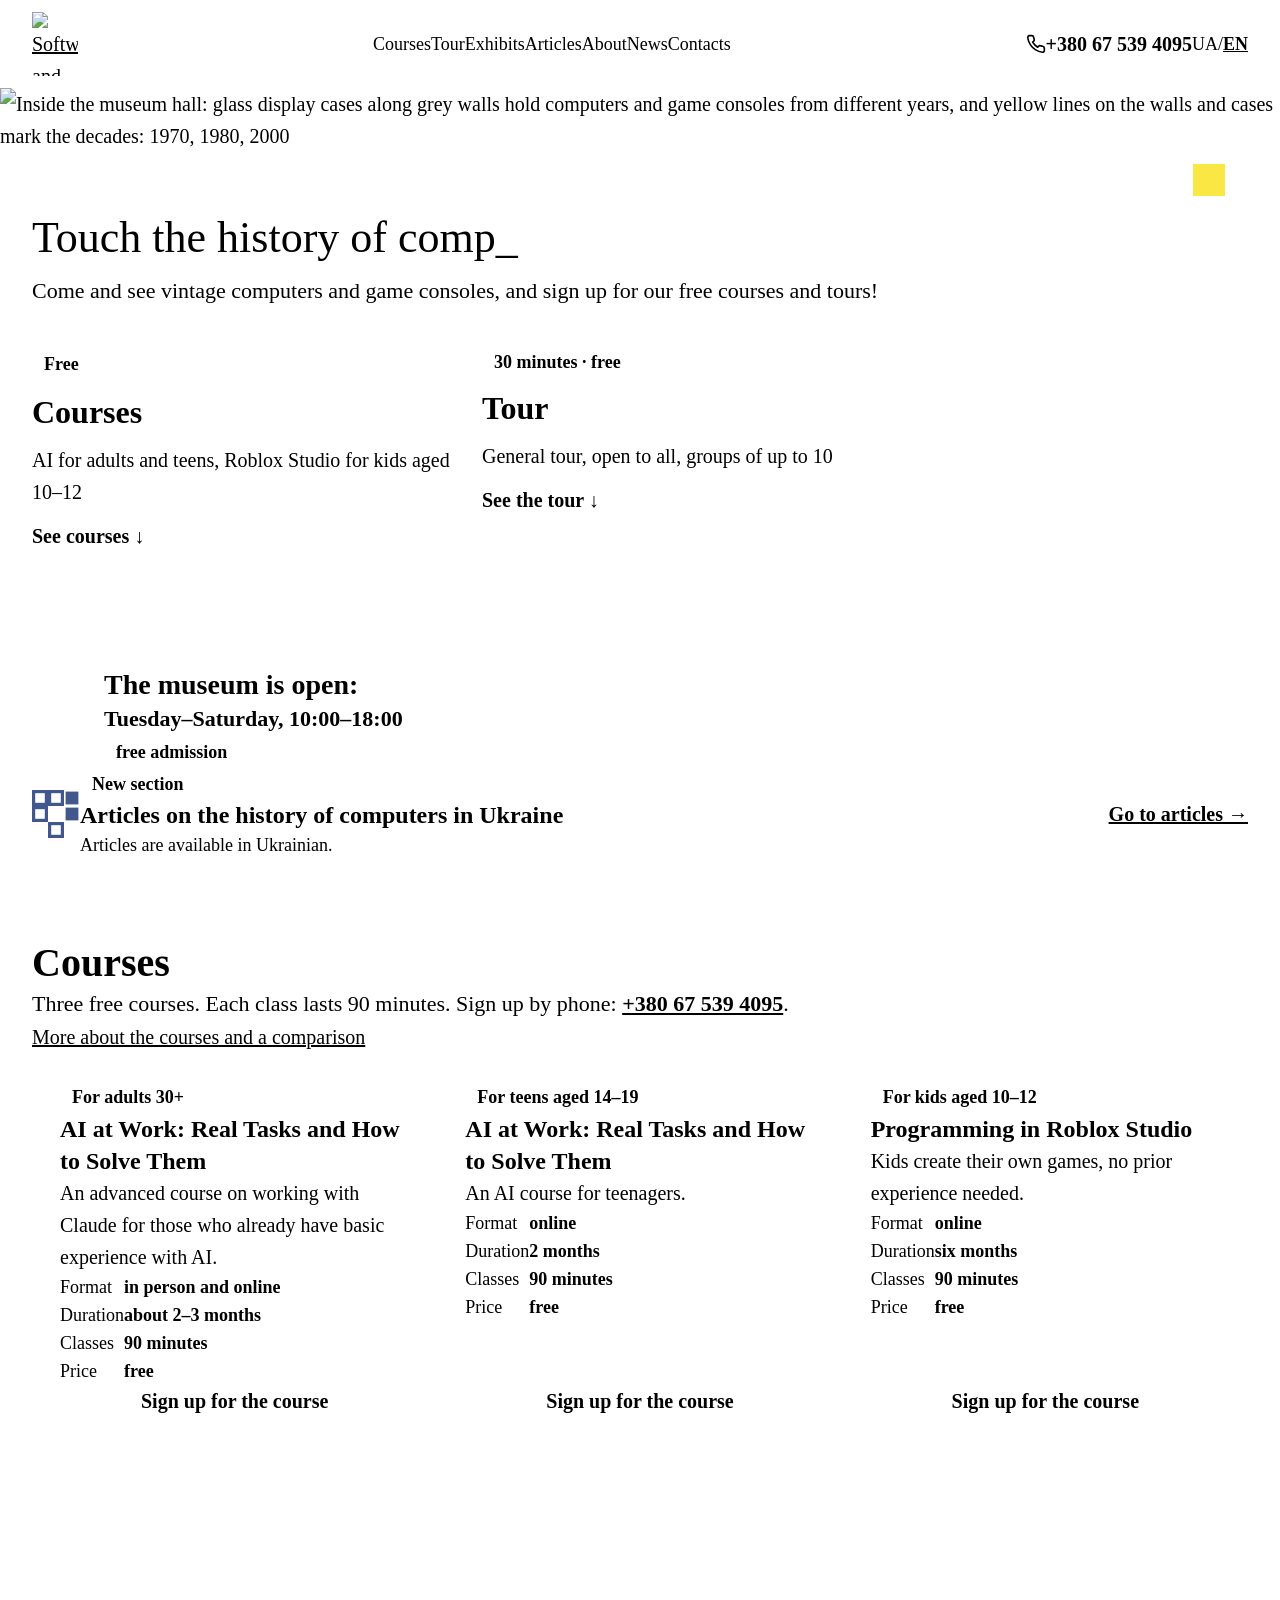
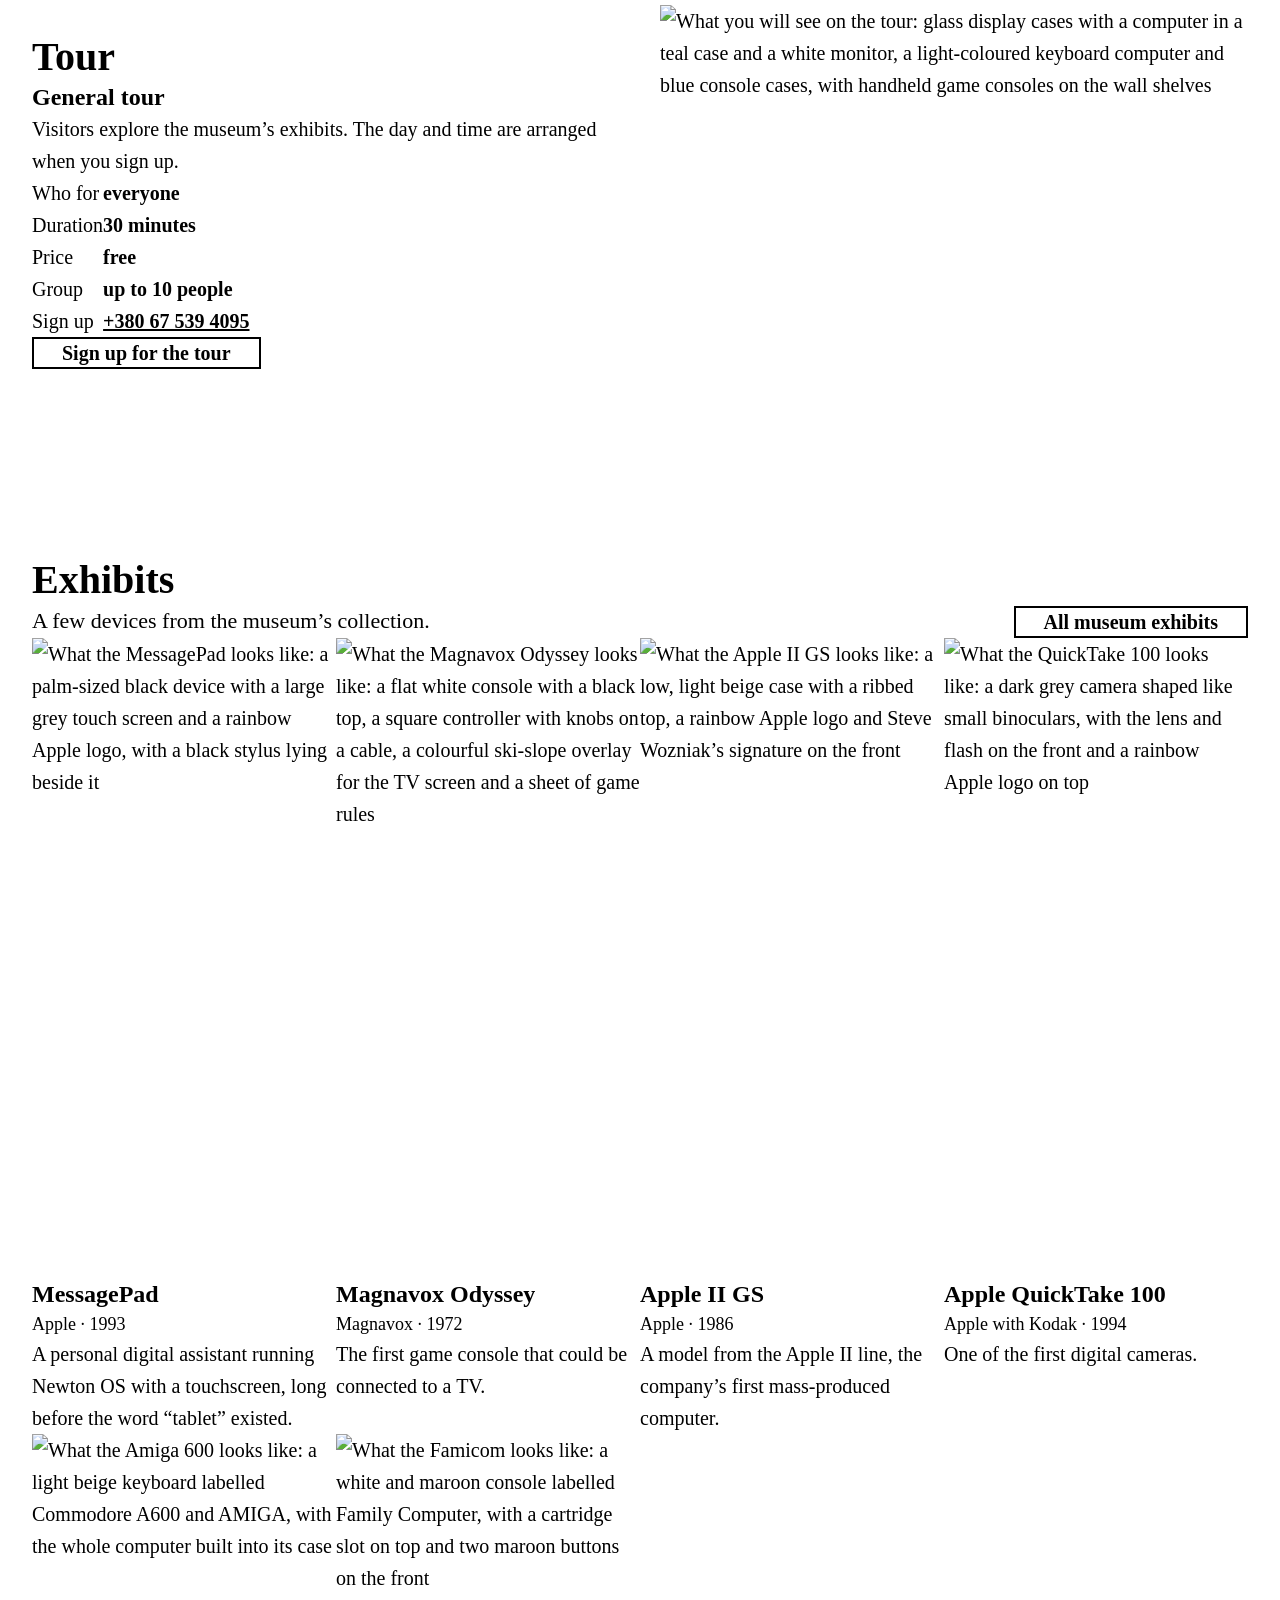
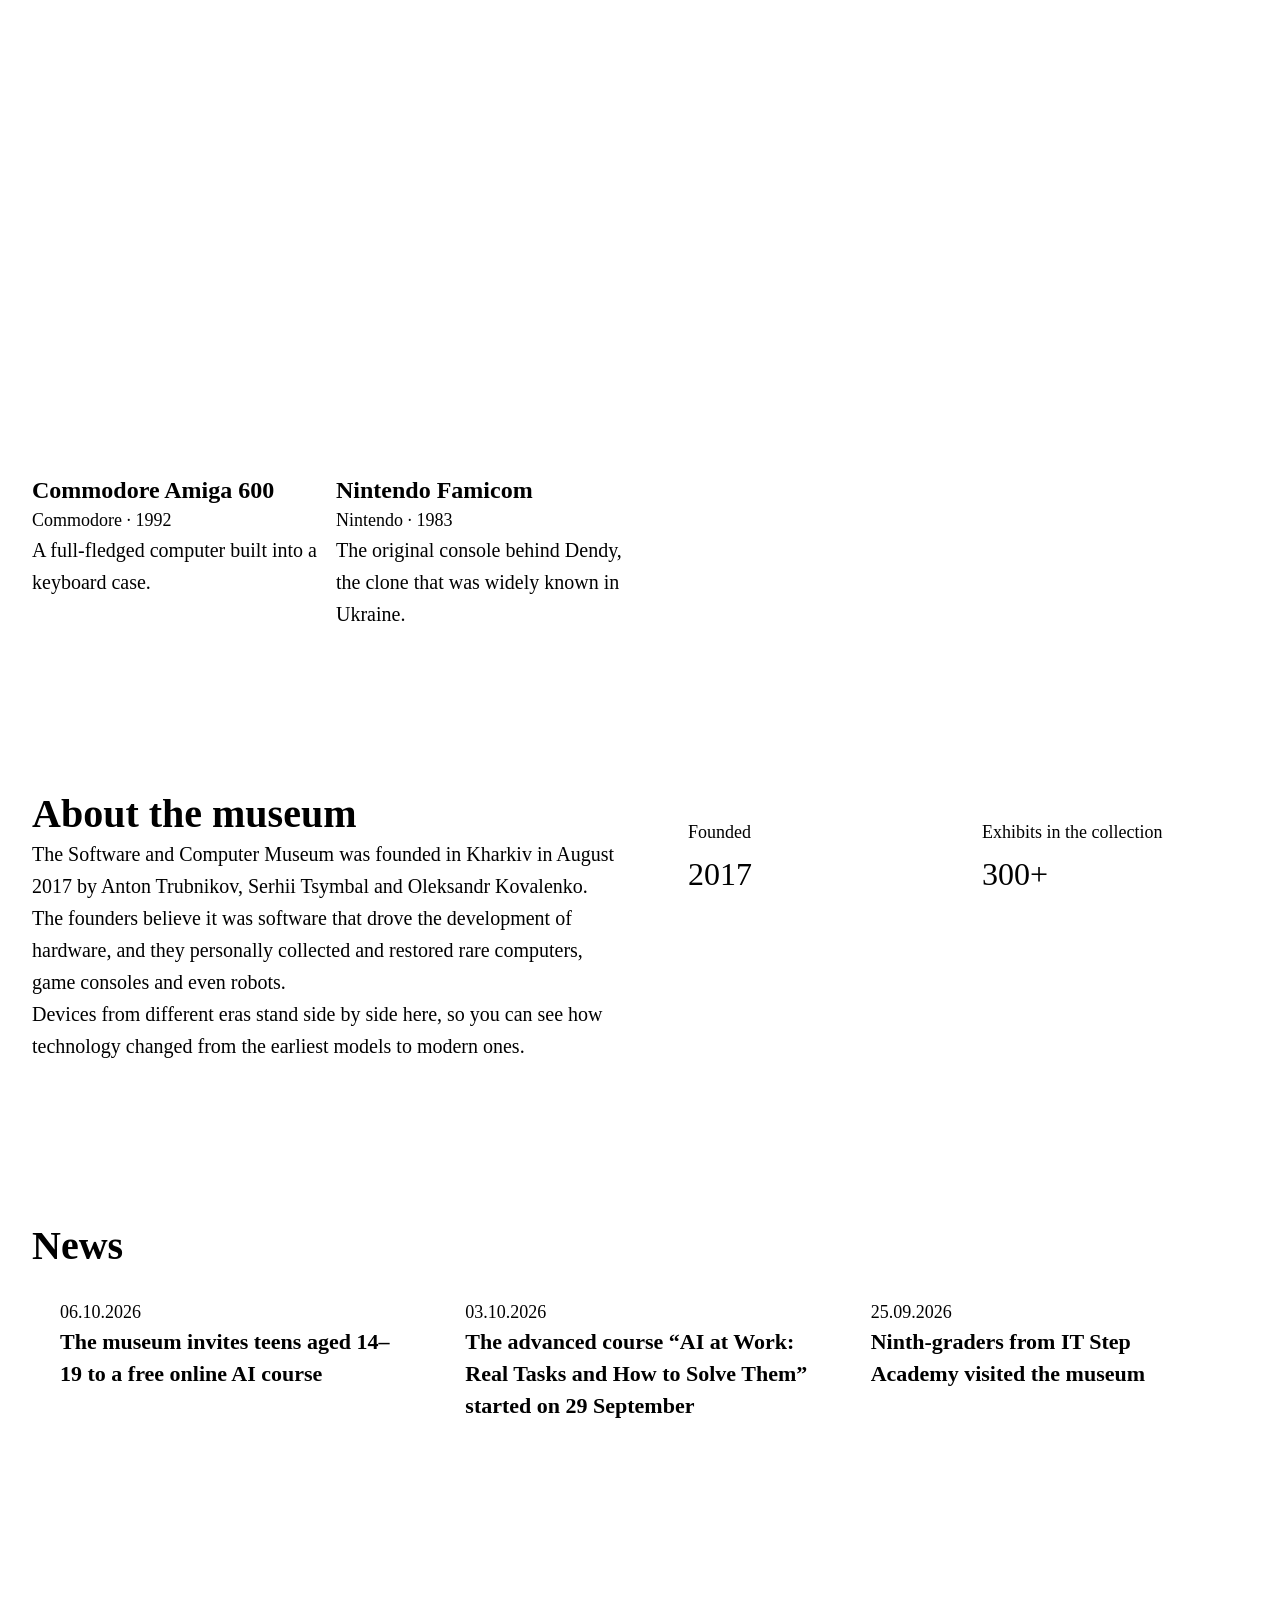
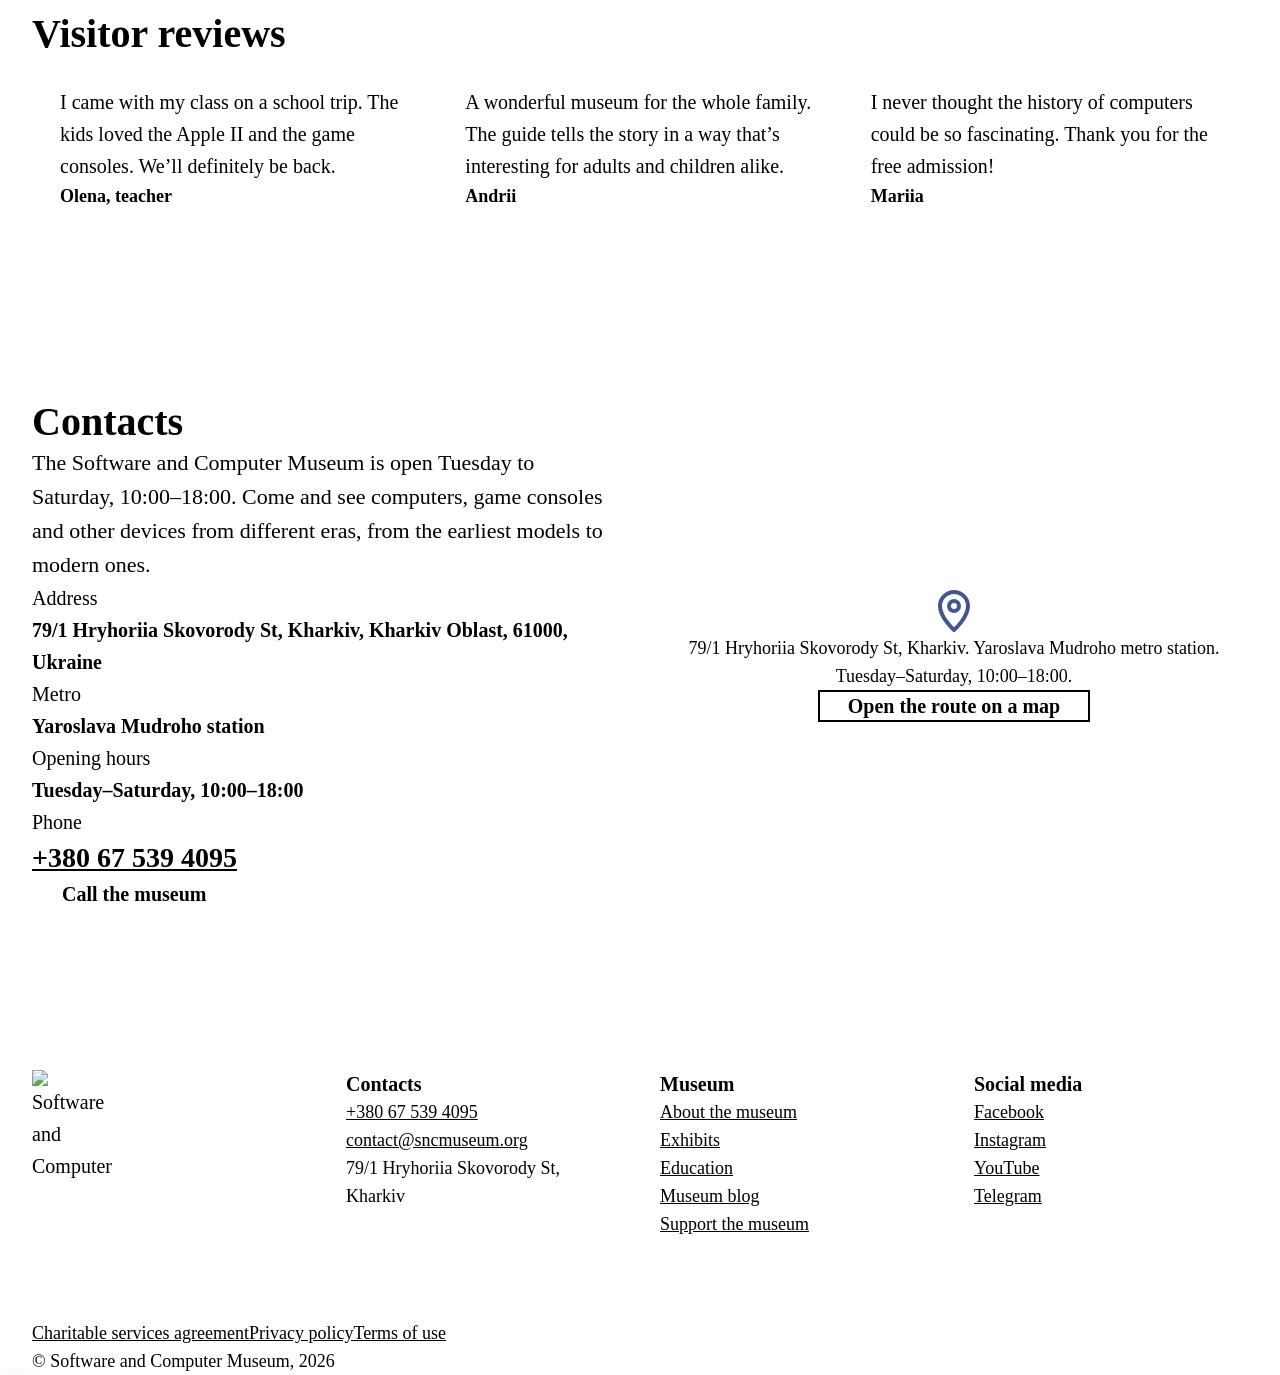
==== commit ed77ec24: "Відкат практики заняття 20 для нової групи Прибрано каталог експонатів (katalog.html, katalog.css, k" ====
--- a/en/index.html
+++ b/en/index.html
@@ -25,8 +25,6 @@
       <a href="#courses">Courses</a>
       <a href="#tour">Tour</a>
       <a href="#exhibits">Exhibits</a>
-      <!-- Каталог поки є лише українською -->
-      <a href="../katalog.html" hreflang="uk">Catalog</a>
       <!-- Статті поки є лише українською -->
       <a href="../articles.html" hreflang="uk">Articles</a>
       <a href="#about">About</a>
